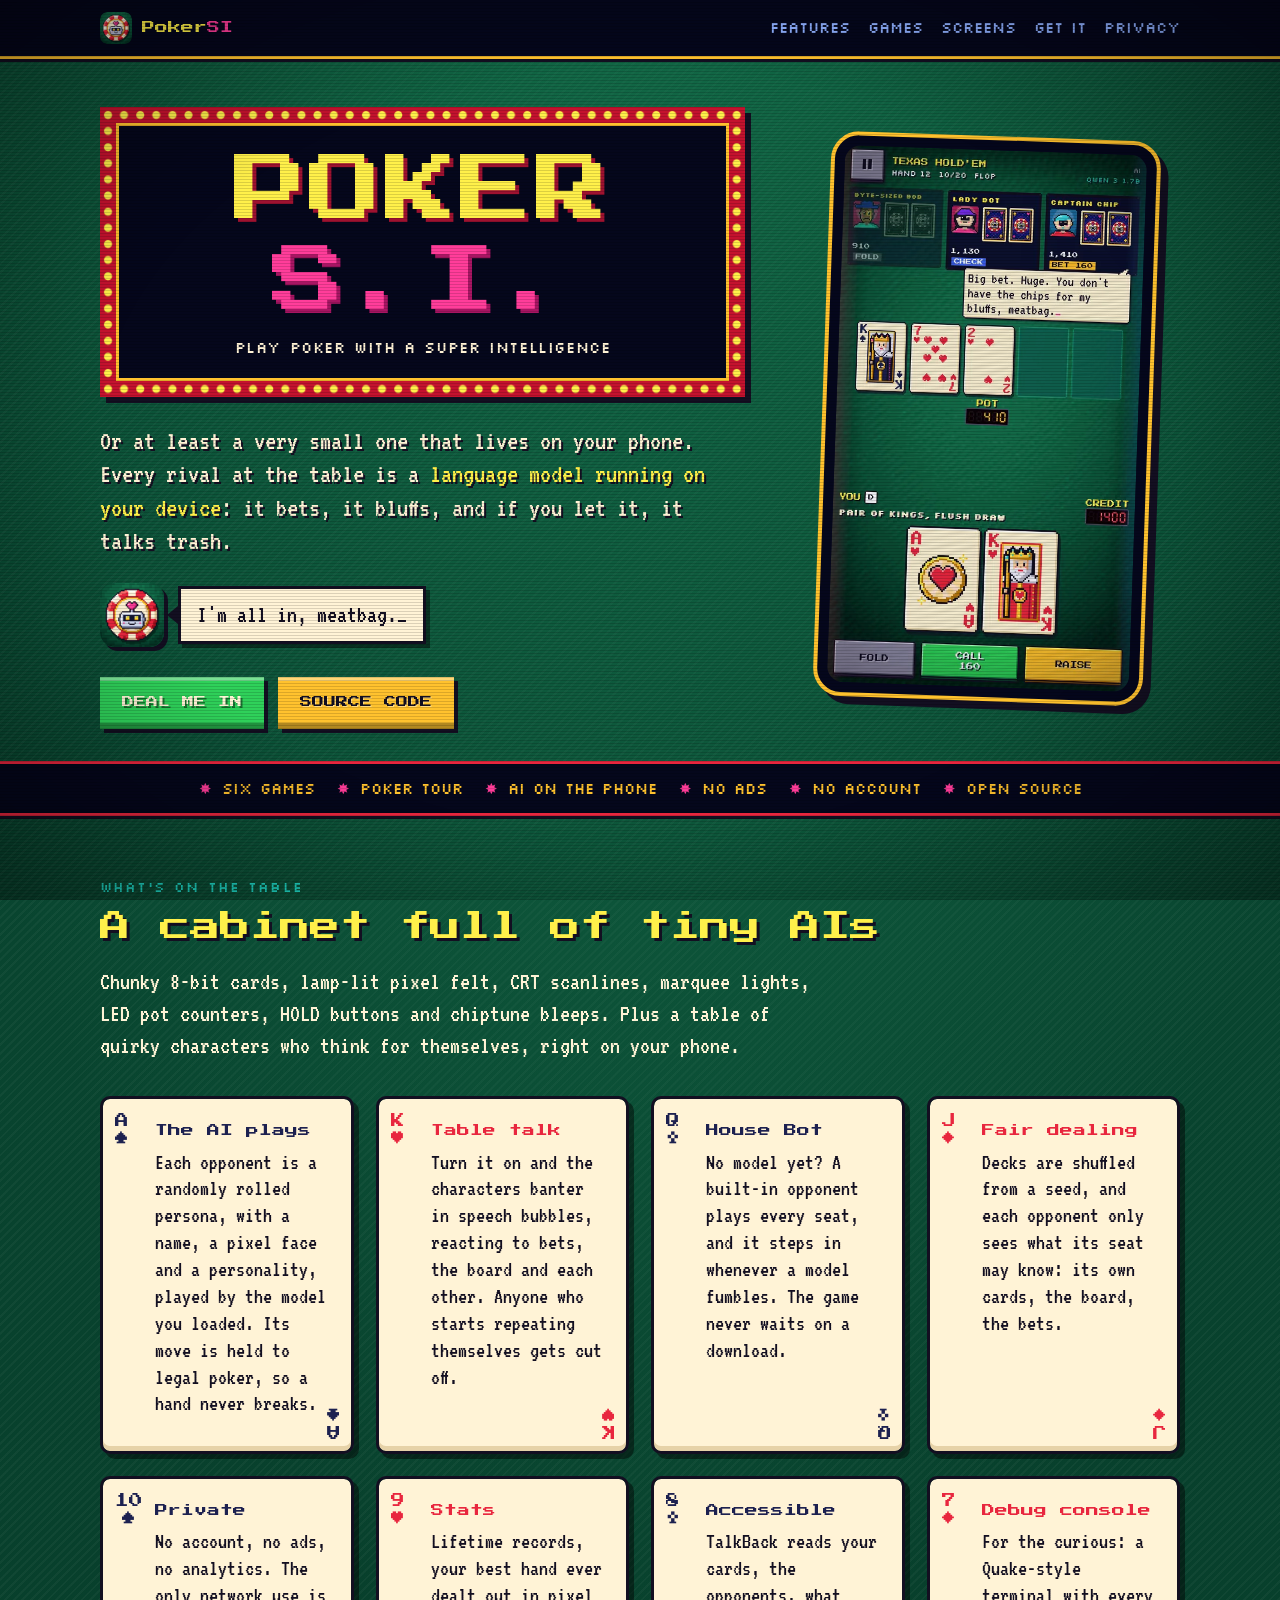
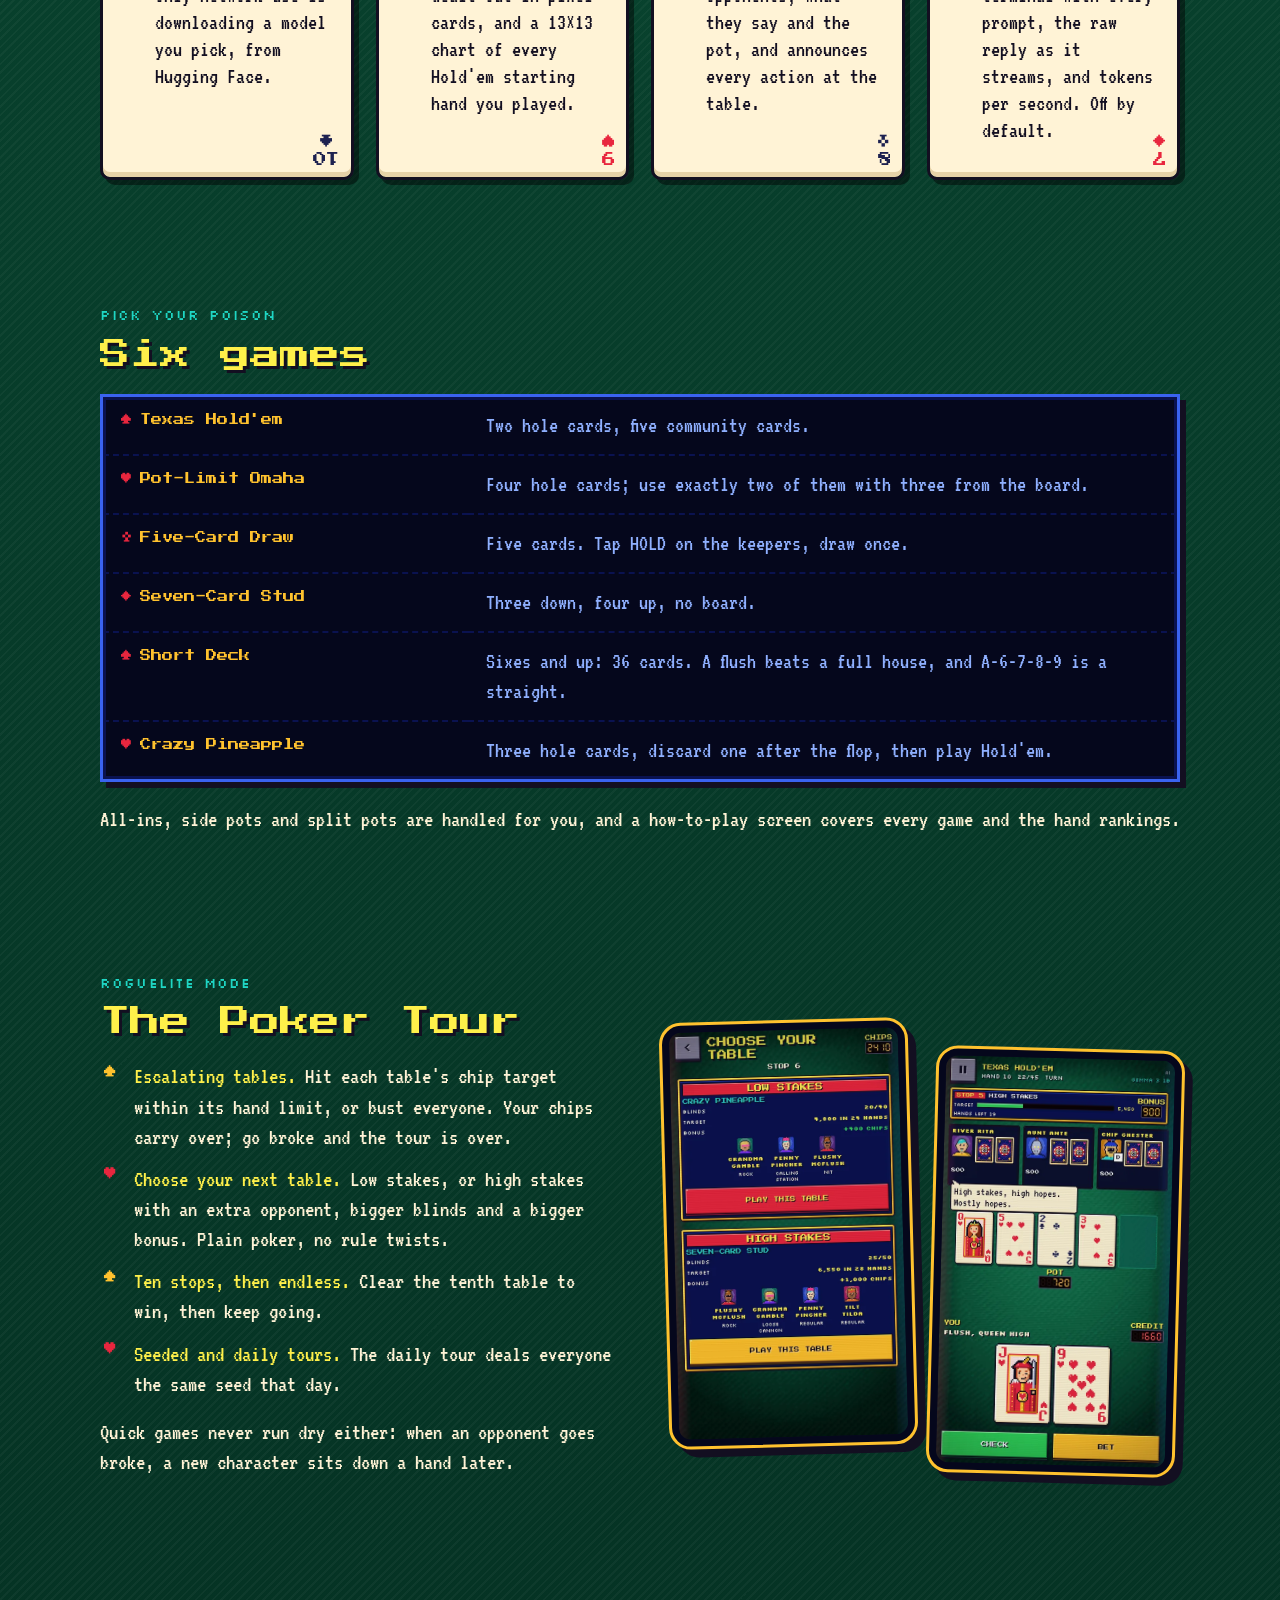
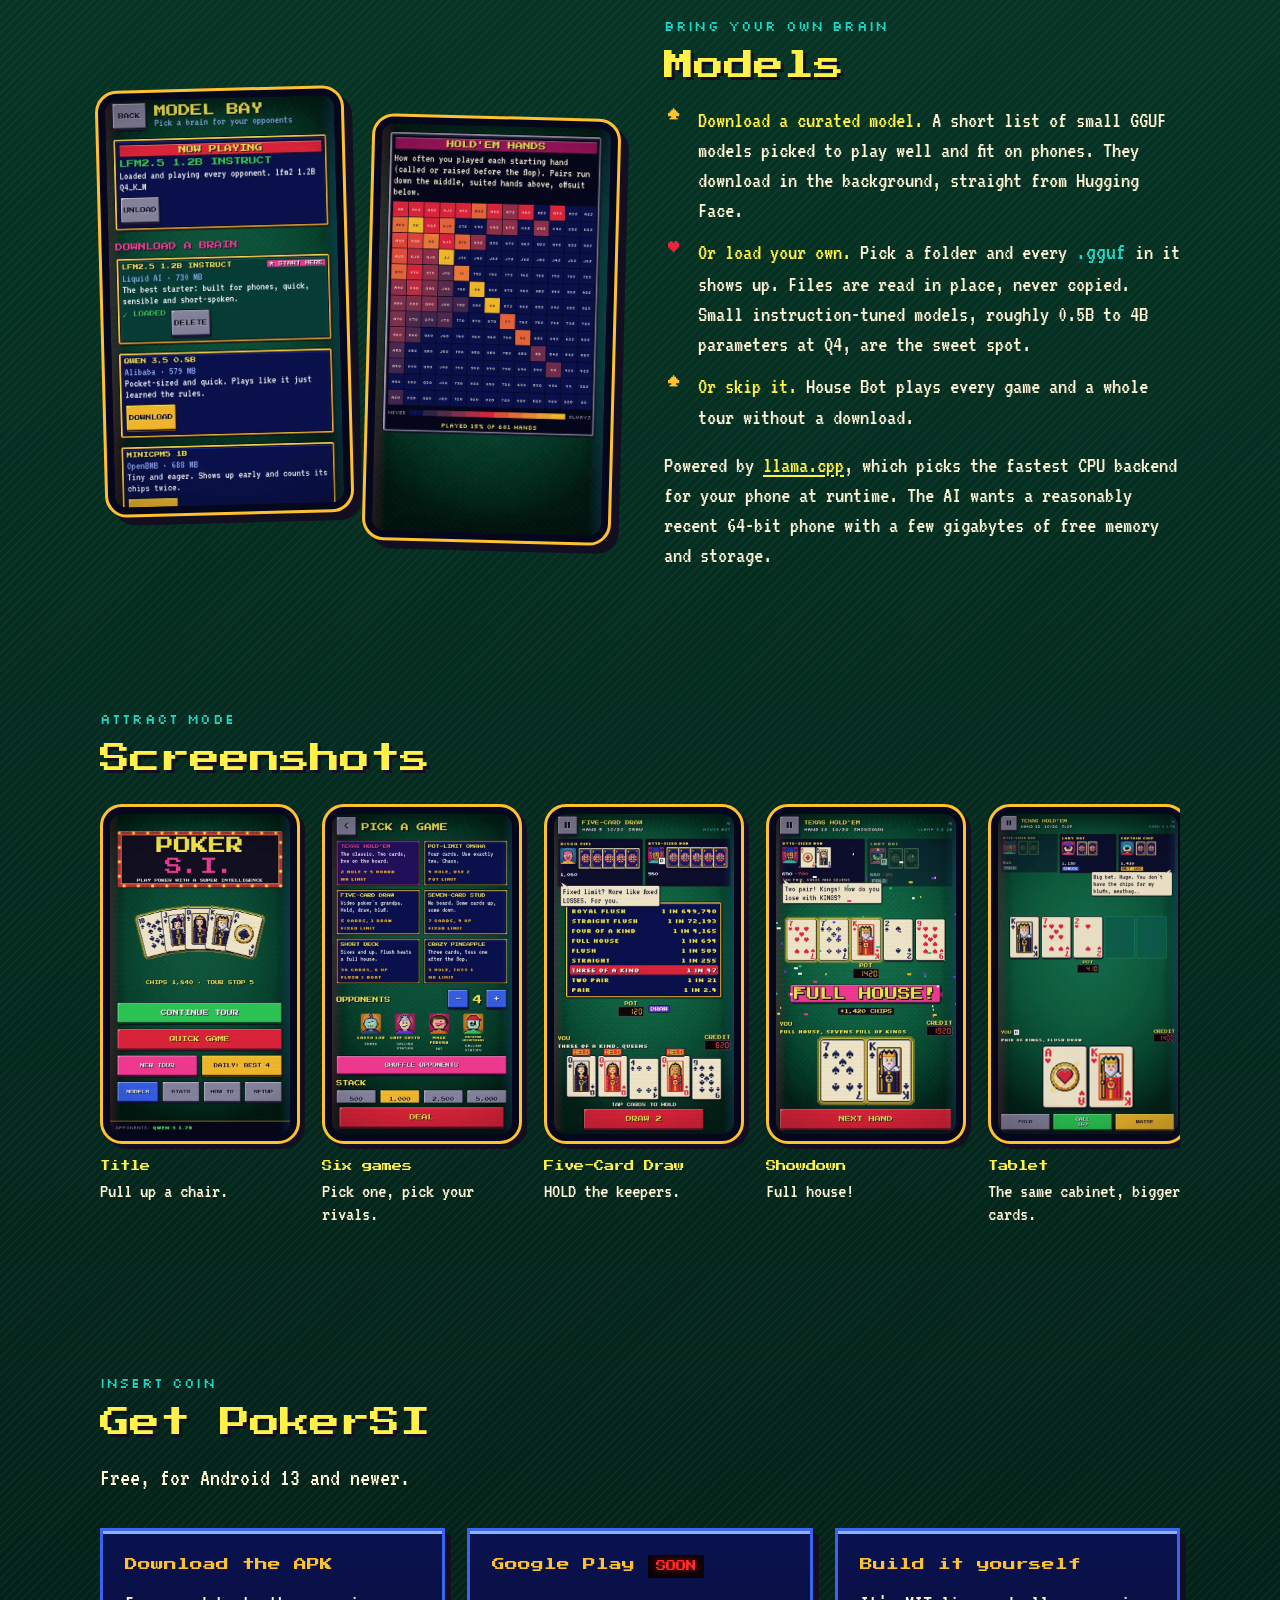
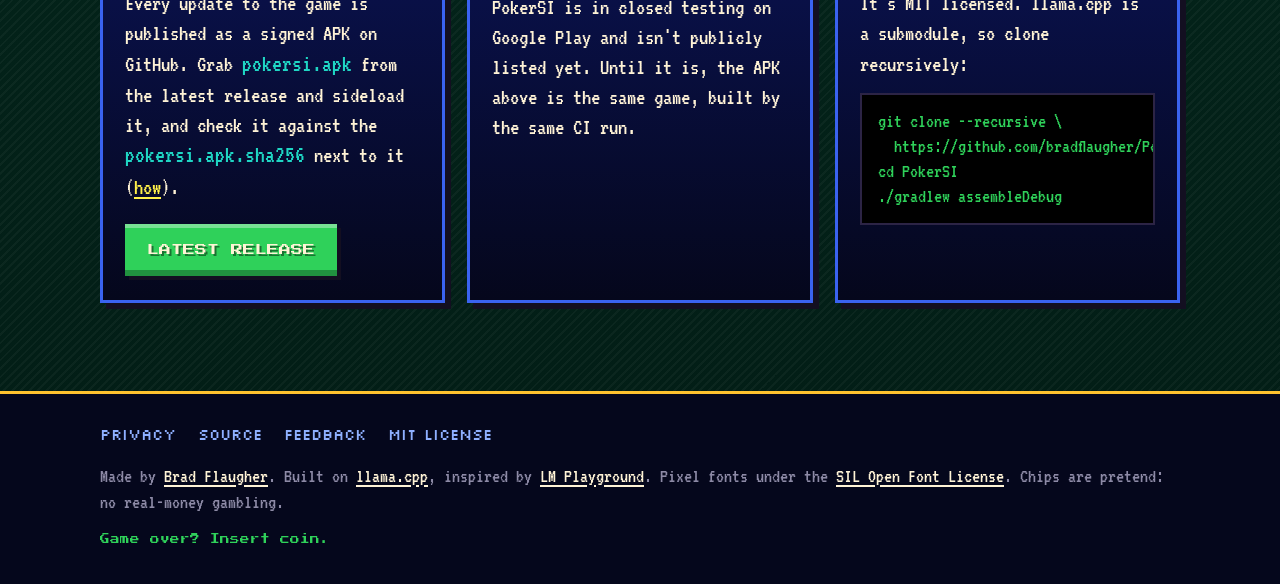
==== site/index.html @ 7d569268 "Add a GitHub Pages site and move the privacy policy to it site/ is a small static site in the app's " ====
<!doctype html>
<html lang="en">
<head>
  <meta charset="utf-8">
  <meta name="viewport" content="width=device-width, initial-scale=1, viewport-fit=cover">
  <title>PokerSI — play poker with a super intelligence</title>
  <meta name="description" content="A 90s video poker cabinet for Android where every opponent is a tiny AI running on your phone. Six games, a Poker Tour, trash talk, no ads, no account.">
  <meta name="theme-color" content="#05071c">
  <meta name="color-scheme" content="dark">
  <link rel="canonical" href="https://bradflaugher.github.io/PokerSI/">
  <link rel="icon" type="image/png" sizes="32x32" href="favicon-32.png">
  <link rel="apple-touch-icon" href="apple-touch-icon.png">
  <link rel="preload" href="fonts/press_start_2p.woff2" as="font" type="font/woff2" crossorigin>
  <link rel="preload" href="fonts/vt323.woff2" as="font" type="font/woff2" crossorigin>
  <link rel="stylesheet" href="style.css">
  <meta property="og:type" content="website">
  <meta property="og:site_name" content="PokerSI">
  <meta property="og:title" content="PokerSI — play poker with a super intelligence">
  <meta property="og:description" content="Pixel poker against quirky AI rivals that run on your phone. No ads, no account.">
  <meta property="og:url" content="https://bradflaugher.github.io/PokerSI/">
  <meta property="og:image" content="https://bradflaugher.github.io/PokerSI/og.png">
  <meta property="og:image:width" content="1024">
  <meta property="og:image:height" content="500">
  <meta property="og:image:alt" content="The PokerSI marquee over a fan of pixel cards on green felt, and a robot chip saying “I'm all in, meatbag.”">
  <meta name="twitter:card" content="summary_large_image">
</head>
<body>
  <a class="skip" href="#main">Skip to content</a>

  <header class="topbar">
    <div class="wrap">
      <a class="brand" href="./"><img src="icon.png" alt="" width="32" height="32"><b>Poker<span>SI</span></b></a>
      <nav aria-label="Site">
        <a href="#features">Features</a>
        <a href="#games">Games</a>
        <a href="#screens">Screens</a>
        <a class="keep" href="#get">Get it</a>
        <a class="keep" href="privacy/">Privacy</a>
      </nav>
    </div>
  </header>

  <main id="main">
    <div class="hero">
      <div class="wrap">
        <div>
          <div class="marquee">
            <div class="marquee__panel">
              <h1>POKER <span class="si">S.I.</span></h1>
              <p>Play poker with a super intelligence</p>
            </div>
          </div>
          <p class="hero__lead">Or at least a very small one that lives on your phone. Every rival at the table is a <strong>language model running on your device</strong>: it bets, it bluffs, and if you let it, it talks trash.</p>
          <div class="bubble-row">
            <img src="icon.png" alt="" width="64" height="64">
            <p class="bubble">I'm all in, meatbag.</p>
          </div>
          <div class="ctas">
            <a class="btn btn--green" href="#get">Deal me in</a>
            <a class="btn btn--gold" href="https://github.com/bradflaugher/PokerSI">Source code</a>
          </div>
        </div>
        <figure class="phone">
          <img src="img/table-holdem.webp" width="540" height="960" alt="A Texas Hold'em table against three AI opponents, one of them talking trash: “Big bet. Huge. You don't have the chips for my bluffs, meatbag.”">
        </figure>
      </div>
    </div>

    <div class="ticker">
      <ul>
        <li>Six games</li>
        <li>Poker Tour</li>
        <li>AI on the phone</li>
        <li>No ads</li>
        <li>No account</li>
        <li>Open source</li>
      </ul>
    </div>

    <section id="features">
      <div class="wrap">
        <p class="kicker">What's on the table</p>
        <h2>A cabinet full of tiny AIs</h2>
        <p class="intro">Chunky 8-bit cards, lamp-lit pixel felt, CRT scanlines, marquee lights, LED pot counters, HOLD buttons and chiptune bleeps. Plus a table of quirky characters who think for themselves, right on your phone.</p>
        <ul class="cards">
          <li class="card" data-rank="A&#10;♠">
            <h3>The AI plays</h3>
            <p>Each opponent is a randomly rolled persona, with a name, a pixel face and a personality, played by the model you loaded. Its move is held to legal poker, so a hand never breaks.</p>
          </li>
          <li class="card" data-rank="K&#10;♥">
            <h3>Table talk</h3>
            <p>Turn it on and the characters banter in speech bubbles, reacting to bets, the board and each other. Anyone who starts repeating themselves gets cut off.</p>
          </li>
          <li class="card" data-rank="Q&#10;♣">
            <h3>House Bot</h3>
            <p>No model yet? A built-in opponent plays every seat, and it steps in whenever a model fumbles. The game never waits on a download.</p>
          </li>
          <li class="card" data-rank="J&#10;♦">
            <h3>Fair dealing</h3>
            <p>Decks are shuffled from a seed, and each opponent only sees what its seat may know: its own cards, the board, the bets.</p>
          </li>
          <li class="card" data-rank="10&#10;♠">
            <h3>Private</h3>
            <p>No account, no ads, no analytics. The only network use is downloading a model you pick, from Hugging Face.</p>
          </li>
          <li class="card" data-rank="9&#10;♥">
            <h3>Stats</h3>
            <p>Lifetime records, your best hand ever dealt out in pixel cards, and a 13×13 chart of every Hold'em starting hand you played.</p>
          </li>
          <li class="card" data-rank="8&#10;♣">
            <h3>Accessible</h3>
            <p>TalkBack reads your cards, the opponents, what they say and the pot, and announces every action at the table.</p>
          </li>
          <li class="card" data-rank="7&#10;♦">
            <h3>Debug console</h3>
            <p>For the curious: a Quake-style terminal with every prompt, the raw reply as it streams, and tokens per second. Off by default.</p>
          </li>
        </ul>
      </div>
    </section>

    <section id="games">
      <div class="wrap">
        <p class="kicker">Pick your poison</p>
        <h2>Six games</h2>
        <table class="games">
          <caption class="sr-only">The six poker variants and how each one deals</caption>
          <tbody>
            <tr><th scope="row"><span aria-hidden="true">♠</span>Texas Hold'em</th><td>Two hole cards, five community cards.</td></tr>
            <tr><th scope="row"><span aria-hidden="true">♥</span>Pot-Limit Omaha</th><td>Four hole cards; use exactly two of them with three from the board.</td></tr>
            <tr><th scope="row"><span aria-hidden="true">♣</span>Five-Card Draw</th><td>Five cards. Tap HOLD on the keepers, draw once.</td></tr>
            <tr><th scope="row"><span aria-hidden="true">♦</span>Seven-Card Stud</th><td>Three down, four up, no board.</td></tr>
            <tr><th scope="row"><span aria-hidden="true">♠</span>Short Deck</th><td>Sixes and up: 36 cards. A flush beats a full house, and A-6-7-8-9 is a straight.</td></tr>
            <tr><th scope="row"><span aria-hidden="true">♥</span>Crazy Pineapple</th><td>Three hole cards, discard one after the flop, then play Hold'em.</td></tr>
          </tbody>
        </table>
        <p class="after-table">All-ins, side pots and split pots are handled for you, and a how-to-play screen covers every game and the hand rankings.</p>
      </div>
    </section>

    <section id="tour">
      <div class="wrap split">
        <div>
          <p class="kicker">Roguelite mode</p>
          <h2>The Poker Tour</h2>
          <ul class="ticks">
            <li><strong>Escalating tables.</strong> Hit each table's chip target within its hand limit, or bust everyone. Your chips carry over; go broke and the tour is over.</li>
            <li><strong>Choose your next table.</strong> Low stakes, or high stakes with an extra opponent, bigger blinds and a bigger bonus. Plain poker, no rule twists.</li>
            <li><strong>Ten stops, then endless.</strong> Clear the tenth table to win, then keep going.</li>
            <li><strong>Seeded and daily tours.</strong> The daily tour deals everyone the same seed that day.</li>
          </ul>
          <p>Quick games never run dry either: when an opponent goes broke, a new character sits down a hand later.</p>
        </div>
        <div class="shots">
          <figure class="phone"><img src="img/tour.webp" width="540" height="960" loading="lazy" alt="Poker Tour: choose your next table, low stakes or high stakes."></figure>
          <figure class="phone"><img src="img/tour-table.webp" width="540" height="960" loading="lazy" alt="A Poker Tour table at stop 5, high stakes, with a chip target and hands remaining."></figure>
        </div>
      </div>
    </section>

    <section id="models">
      <div class="wrap split">
        <div class="shots">
          <figure class="phone"><img src="img/models.webp" width="540" height="960" loading="lazy" alt="The Models screen, listing small downloadable models and a folder of your own GGUF files."></figure>
          <figure class="phone"><img src="img/stats.webp" width="540" height="960" loading="lazy" alt="Stats: a 13 by 13 chart of how often you played each Hold'em starting hand."></figure>
        </div>
        <div>
          <p class="kicker">Bring your own brain</p>
          <h2>Models</h2>
          <ul class="ticks">
            <li><strong>Download a curated model.</strong> A short list of small GGUF models picked to play well and fit on phones. They download in the background, straight from Hugging Face.</li>
            <li><strong>Or load your own.</strong> Pick a folder and every <code>.gguf</code> in it shows up. Files are read in place, never copied. Small instruction-tuned models, roughly 0.5B to 4B parameters at Q4, are the sweet spot.</li>
            <li><strong>Or skip it.</strong> House Bot plays every game and a whole tour without a download.</li>
          </ul>
          <p>Powered by <a href="https://github.com/ggml-org/llama.cpp">llama.cpp</a>, which picks the fastest CPU backend for your phone at runtime. The AI wants a reasonably recent 64-bit phone with a few gigabytes of free memory and storage.</p>
        </div>
      </div>
    </section>

    <section id="screens">
      <div class="wrap">
        <p class="kicker">Attract mode</p>
        <h2>Screenshots</h2>
        <ul class="reel">
          <li><figure><div class="phone"><img src="img/title.webp" width="540" height="960" loading="lazy" alt="The title screen: the marquee, a fan of pixel cards, and buttons for Continue Tour, Quick Game, New Tour and the daily tour."></div><figcaption><b>Title</b>Pull up a chair.</figcaption></figure></li>
          <li><figure><div class="phone"><img src="img/picker.webp" width="540" height="960" loading="lazy" alt="The game picker with six poker variants."></div><figcaption><b>Six games</b>Pick one, pick your rivals.</figcaption></figure></li>
          <li><figure><div class="phone"><img src="img/draw.webp" width="540" height="960" loading="lazy" alt="Five-Card Draw with HOLD buttons under the player's cards."></div><figcaption><b>Five-Card Draw</b>HOLD the keepers.</figcaption></figure></li>
          <li><figure><div class="phone"><img src="img/showdown.webp" width="540" height="960" loading="lazy" alt="A full house wins the showdown."></div><figcaption><b>Showdown</b>Full house!</figcaption></figure></li>
          <li><figure><div class="phone"><img src="img/tablet.webp" width="540" height="960" loading="lazy" alt="Texas Hold'em on a 10-inch tablet."></div><figcaption><b>Tablet</b>The same cabinet, bigger cards.</figcaption></figure></li>
        </ul>
      </div>
    </section>

    <section id="get">
      <div class="wrap">
        <p class="kicker">Insert coin</p>
        <h2>Get PokerSI</h2>
        <p class="intro">Free, for Android 13 and newer.</p>
        <div class="panels">
          <div class="panel">
            <h3>Download the APK</h3>
            <p>Every update to the game is published as a signed APK on GitHub. Grab <code>pokersi.apk</code> from the latest release and sideload it, and check it against the <code>pokersi.apk.sha256</code> next to it (<a href="https://github.com/bradflaugher/PokerSI/blob/main/SECURITY.md#verifying-a-release">how</a>).</p>
            <a class="btn btn--green" href="https://github.com/bradflaugher/PokerSI/releases/latest">Latest release</a>
          </div>
          <div class="panel">
            <h3>Google Play <span class="led">SOON</span></h3>
            <p>PokerSI is in closed testing on Google Play and isn't publicly listed yet. Until it is, the APK above is the same game, built by the same CI run.</p>
          </div>
          <div class="panel">
            <h3>Build it yourself</h3>
            <p>It's MIT licensed. llama.cpp is a submodule, so clone recursively:</p>
            <pre><code>git clone --recursive \
  https://github.com/bradflaugher/PokerSI.git
cd PokerSI
./gradlew assembleDebug</code></pre>
          </div>
        </div>
      </div>
    </section>
  </main>

  <footer class="footer">
    <div class="wrap">
      <nav aria-label="Footer">
        <a href="privacy/">Privacy</a>
        <a href="https://github.com/bradflaugher/PokerSI">Source</a>
        <a href="https://github.com/bradflaugher/PokerSI/issues/new">Feedback</a>
        <a href="https://github.com/bradflaugher/PokerSI/blob/main/LICENSE">MIT license</a>
      </nav>
      <p>Made by <a href="https://bradflaugher.com">Brad Flaugher</a>. Built on <a href="https://github.com/ggml-org/llama.cpp">llama.cpp</a>, inspired by <a href="https://github.com/andriydruk/LMPlayground">LM Playground</a>. Pixel fonts under the <a href="fonts/OFL-PressStart2P.txt">SIL Open Font License</a>. Chips are pretend: no real-money gambling.</p>
      <p class="credit">Game over? Insert coin.</p>
    </div>
  </footer>
</body>
</html>
---- site/style.css ----
/*
 * PokerSI's site: the same 90s video poker cabinet as the app. Colors come
 * from app/src/main/java/com/bradflaugher/pokersi/ui/pixel/PixelTheme.kt and
 * FeltBackground.kt; fonts are the app's own (OFL, see fonts/). No scripts,
 * no third-party requests.
 */

@font-face {
  font-family: "Press Start 2P";
  src: url("fonts/press_start_2p.woff2") format("woff2");
  font-display: swap;
}
@font-face {
  font-family: "VT323";
  src: url("fonts/vt323.woff2") format("woff2");
  font-display: swap;
}
@font-face {
  font-family: "Silkscreen";
  src: url("fonts/silkscreen.woff2") format("woff2");
  font-display: swap;
}

:root {
  color-scheme: dark;
  --ink: #130f21;
  --ink-soft: #2c2445;
  --cabinet-black: #05071c;
  --cabinet-deep: #0a1250;
  --cabinet: #1530a8;
  --cabinet-light: #3a63f0;
  --cabinet-glow: #8fb0ff;
  --felt-deep: #021c15;
  --felt-dark: #053324;
  --felt-mid: #0a4c34;
  --felt-light: #106444;
  --felt-lamp: #187c53;
  --cream: #fff3d6;
  --card-shade: #e6d2a8;
  --suit-red: #e8263e;
  --suit-red-dark: #9e1230;
  --suit-black: #1d2150;
  --gold: #ffc22e;
  --gold-dark: #b9780c;
  --yellow: #fff04a;
  --hot-pink: #ff3d9a;
  --hot-pink-dark: #a81563;
  --teal: #1fd6c4;
  --green: #2fd15a;
  --green-dark: #137a33;
  --gray: #8d8aa6;
  --gray-dark: #4a4763;
  --led-red: #ff2b2b;

  --pixel: "Press Start 2P", ui-monospace, monospace;
  --label: "Silkscreen", ui-monospace, monospace;
  --text: "VT323", ui-monospace, "Cascadia Mono", Menlo, Consolas, monospace;
  --wrap: 1120px;
}

*,
*::before,
*::after { box-sizing: border-box; }

html { -webkit-text-size-adjust: 100%; scroll-behavior: smooth; }

body {
  margin: 0;
  min-height: 100vh;
  color: var(--cream);
  font: 400 1.45rem/1.3 var(--text);
  /* Lamp-lit felt: a pool of light from above over a fine diagonal weave. */
  background:
    radial-gradient(ellipse 90% 60% at 50% -10%, rgb(24 124 83 / 0.75), transparent 70%),
    repeating-linear-gradient(135deg, rgb(255 255 255 / 0.035) 0 2px, transparent 2px 6px),
    linear-gradient(var(--felt-mid), var(--felt-dark) 60%, var(--felt-deep));
  background-color: var(--felt-dark);
}

/* CRT scanlines and a soft vignette over everything, like the app's overlay. */
body::after {
  content: "";
  position: fixed;
  inset: 0;
  pointer-events: none;
  z-index: 50;
  background:
    repeating-linear-gradient(0deg, rgb(0 0 0 / 0.14) 0 1px, transparent 1px 3px),
    radial-gradient(ellipse at center, transparent 60%, rgb(0 0 0 / 0.35));
}

img { max-width: 100%; height: auto; display: block; }

a { color: var(--yellow); text-underline-offset: 3px; }
a:hover { color: var(--cream); }
:focus-visible { outline: 3px dashed var(--yellow); outline-offset: 3px; }

.skip {
  position: absolute;
  left: -9999px;
  top: 8px;
  z-index: 100;
  padding: 10px 14px;
  background: var(--yellow);
  color: var(--ink);
  font-family: var(--label);
}
.skip:focus { left: 8px; }

.sr-only {
  position: absolute;
  width: 1px;
  height: 1px;
  overflow: hidden;
  clip-path: inset(50%);
  white-space: nowrap;
}

.wrap {
  width: 100%;
  max-width: var(--wrap);
  margin: 0 auto;
  padding: 0 20px;
}

/* ---- Top bar ------------------------------------------------------------ */

.topbar {
  position: sticky;
  top: 0;
  z-index: 40;
  background: var(--cabinet-black);
  border-bottom: 3px solid var(--gold);
  box-shadow: 0 3px 0 var(--ink);
}
.topbar .wrap {
  display: flex;
  align-items: center;
  justify-content: space-between;
  gap: 12px;
  min-height: 56px;
}
.brand {
  display: flex;
  align-items: center;
  gap: 10px;
  color: var(--yellow);
  text-decoration: none;
  font: 0.8rem/1 var(--pixel);
  white-space: nowrap;
}
.brand img { width: 32px; height: 32px; border-radius: 7px; }
.brand b { font-weight: 400; }
.brand span { color: var(--hot-pink); }
.topbar nav { display: flex; gap: 4px 18px; flex-wrap: wrap; justify-content: flex-end; }
.topbar nav a {
  color: var(--cabinet-glow);
  font: 0.95rem/1 var(--label);
  text-decoration: none;
  text-transform: uppercase;
  padding: 8px 0;
}
.topbar nav a:hover,
.topbar nav a[aria-current] { color: var(--yellow); }

/* ---- Marquee ------------------------------------------------------------ */

.marquee {
  position: relative;
  padding: 16px;
  background: #c4122e;
  box-shadow: 6px 6px 0 var(--ink);
}
/* Two interleaved sets of bulbs that take turns, like the cabinet sign. */
.marquee::before,
.marquee::after {
  content: "";
  position: absolute;
  inset: 0;
  pointer-events: none;
  color: var(--yellow);
  --bulb-a: radial-gradient(circle at 8px 8px, currentColor 0 3.5px, transparent 4.5px);
  --bulb-b: radial-gradient(circle at 24px 24px, currentColor 0 3.5px, transparent 4.5px);
  background: var(--bulb-a), var(--bulb-b);
  background-size: 32px 32px;
  background-repeat: space;
  animation: bulbs 1.2s steps(1) infinite;
}
.marquee::after {
  --bulb-a: radial-gradient(circle at 24px 8px, currentColor 0 3.5px, transparent 4.5px);
  --bulb-b: radial-gradient(circle at 8px 24px, currentColor 0 3.5px, transparent 4.5px);
  animation-delay: -0.6s;
}
@keyframes bulbs {
  50% { color: #7a4a06; }
}
.marquee__panel {
  position: relative;
  z-index: 1;
  background: var(--cabinet-black);
  border: 3px solid var(--gold);
  padding: 26px 18px 20px;
  text-align: center;
}
.marquee h1 {
  margin: 0;
  font: 400 clamp(2.6rem, 9vw, 4.6rem)/1.05 var(--pixel);
  color: var(--yellow);
  text-shadow: 4px 4px 0 var(--suit-red-dark);
  letter-spacing: 0.02em;
}
.marquee h1 .si {
  display: block;
  margin-top: 0.18em;
  color: var(--hot-pink);
  text-shadow: 4px 4px 0 var(--hot-pink-dark);
}
.marquee p {
  margin: 18px 0 0;
  font: 0.95rem/1.3 var(--label);
  color: var(--cream);
  letter-spacing: 0.04em;
}

/* ---- Hero --------------------------------------------------------------- */

.hero { padding: 48px 0 32px; }
.hero .wrap {
  display: grid;
  grid-template-columns: minmax(0, 1.25fr) minmax(0, 0.75fr);
  gap: 48px;
  align-items: center;
}
.hero__lead {
  margin: 28px 0 0;
  font-size: 1.75rem;
  line-height: 1.2;
  text-shadow: 2px 2px 0 var(--ink);
}
.hero__lead strong { color: var(--yellow); font-weight: 400; }

.bubble-row {
  display: flex;
  align-items: center;
  gap: 14px;
  margin: 24px 0 0;
}
.bubble-row img {
  width: 64px;
  height: 64px;
  flex: none;
  border-radius: 14px;
  box-shadow: 4px 4px 0 var(--ink);
}
.bubble {
  position: relative;
  margin: 0;
  padding: 10px 16px;
  background: var(--cream);
  color: var(--ink);
  font-size: 1.55rem;
  border: 3px solid var(--ink);
  box-shadow: 4px 4px 0 rgb(0 0 0 / 0.45);
}
.bubble::before {
  content: "";
  position: absolute;
  left: -14px;
  top: 50%;
  margin-top: -9px;
  border: 9px solid transparent;
  border-right: 11px solid var(--ink);
  border-left: 0;
}
.bubble::after {
  content: "_";
  animation: blink 1s steps(1) infinite;
}
@keyframes blink { 50% { opacity: 0; } }

.ctas { display: flex; flex-wrap: wrap; gap: 14px; margin-top: 30px; }

/* The app's PixelButton: lit top edge, shaded bottom, hard ink shadow. */
.btn {
  display: inline-flex;
  align-items: center;
  justify-content: center;
  min-height: 52px;
  padding: 12px 22px;
  font: 0.75rem/1.4 var(--pixel);
  text-align: center;
  text-decoration: none;
  text-transform: uppercase;
  color: var(--cream);
  background: var(--gray);
  box-shadow:
    inset 0 4px 0 rgb(255 255 255 / 0.35),
    inset 0 -6px 0 rgb(0 0 0 / 0.3),
    4px 4px 0 var(--ink);
  text-shadow: 2px 2px 0 rgb(0 0 0 / 0.45);
  transition: transform 0.06s;
}
.btn:hover { color: var(--cream); filter: brightness(1.08); }
.btn:active { transform: translate(3px, 3px); box-shadow: inset 0 4px 0 rgb(255 255 255 / 0.35), inset 0 -6px 0 rgb(0 0 0 / 0.3), 1px 1px 0 var(--ink); }
.btn--green { background: var(--green); }
.btn--red { background: var(--suit-red); color: var(--yellow); }
.btn--red:hover { color: var(--yellow); }
.btn--gold { background: var(--gold); color: var(--ink); text-shadow: 1px 1px 0 rgb(255 255 255 / 0.4); }
.btn--gold:hover { color: var(--ink); }
.btn--blue { background: var(--cabinet-light); }
.btn--pink { background: var(--hot-pink); }

/* A phone in the gold-trimmed frame of the Play screenshots. */
.phone {
  margin: 0;
  padding: 10px;
  background: var(--cabinet-black);
  border: 4px solid var(--gold);
  border-radius: 28px;
  box-shadow: 8px 8px 0 var(--ink);
}
.phone img { border-radius: 16px; aspect-ratio: 9 / 16; width: 100%; }
.hero .phone { max-width: 330px; justify-self: center; transform: rotate(2deg); }

/* ---- Ticker ------------------------------------------------------------- */

.ticker {
  background: var(--cabinet-black);
  border-block: 3px solid var(--suit-red);
  box-shadow: 0 3px 0 var(--ink);
}
.ticker ul {
  list-style: none;
  margin: 0 auto;
  padding: 14px 20px;
  max-width: var(--wrap);
  display: flex;
  flex-wrap: wrap;
  justify-content: center;
  gap: 6px 22px;
  font: 0.95rem/1.4 var(--label);
  color: var(--gold);
  text-transform: uppercase;
}
.ticker li::before { content: "\2738"; margin-right: 10px; color: var(--hot-pink); }

/* ---- Sections ----------------------------------------------------------- */

section { padding: 64px 0; }
section[id] { scroll-margin-top: 70px; }

.kicker {
  margin: 0 0 12px;
  font: 0.9rem/1 var(--label);
  color: var(--teal);
  letter-spacing: 0.08em;
  text-transform: uppercase;
}
h2 {
  margin: 0 0 18px;
  font: 400 clamp(1.25rem, 3.6vw, 1.9rem)/1.35 var(--pixel);
  color: var(--yellow);
  text-shadow: 3px 3px 0 var(--ink);
}
h3 {
  margin: 0 0 8px;
  font: 400 0.8rem/1.5 var(--pixel);
}
.intro { max-width: 46rem; margin: 0 0 34px; font-size: 1.55rem; }
p { margin: 0 0 14px; }

/* Feature cards: cream playing cards with a rank and suit in the corner. */
.cards {
  list-style: none;
  margin: 0;
  padding: 0;
  display: grid;
  grid-template-columns: repeat(auto-fill, minmax(240px, 1fr));
  gap: 22px;
}
.card {
  --suit: var(--suit-black);
  position: relative;
  padding: 22px 20px 34px 52px;
  background:
    linear-gradient(var(--cream), var(--cream)) padding-box;
  color: var(--ink);
  border: 3px solid var(--ink);
  border-radius: 10px;
  box-shadow: inset 0 -5px 0 var(--card-shade), 5px 5px 0 rgb(0 0 0 / 0.45);
  font-size: 1.4rem;
  line-height: 1.2;
}
.card:nth-child(even) { --suit: var(--suit-red); }
.card::before,
.card::after {
  content: attr(data-rank);
  position: absolute;
  font: 0.85rem/1.25 var(--pixel);
  color: var(--suit);
  white-space: pre;
  text-align: center;
}
.card::before { left: 12px; top: 14px; }
.card::after { right: 12px; bottom: 12px; transform: rotate(180deg); }
.card h3 { color: var(--suit); }
.card p { margin: 0; }

/* Six games, on an LED panel. */
.games {
  width: 100%;
  border-collapse: separate;
  border-spacing: 0;
  background: var(--cabinet-black);
  border: 3px solid var(--cabinet-light);
  box-shadow: 6px 6px 0 var(--ink), inset 0 0 0 3px var(--cabinet-deep);
}
.games th,
.games td {
  padding: 14px 18px;
  text-align: left;
  vertical-align: top;
  border-bottom: 2px dashed var(--cabinet-deep);
}
.games tr:last-child th,
.games tr:last-child td { border-bottom: 0; }
.games th {
  width: 34%;
  font: 400 0.7rem/1.6 var(--pixel);
  color: var(--gold);
}
.games th span { color: var(--suit-red); margin-right: 8px; }
.games td { color: var(--cabinet-glow); font-size: 1.4rem; }
.after-table { margin-top: 22px; }

/* Two columns of text and art. */
.split {
  display: grid;
  grid-template-columns: minmax(0, 1fr) minmax(0, 1fr);
  gap: 48px;
  align-items: center;
}
.split .shots { display: grid; grid-template-columns: 1fr 1fr; gap: 18px; }
.split .shots .phone { border-radius: 22px; padding: 7px; border-width: 3px; }
.split .shots .phone img { border-radius: 12px; }
.split .shots .phone:nth-child(2) { transform: translateY(28px) rotate(1.5deg); }
.split .shots .phone:nth-child(1) { transform: rotate(-1.5deg); }

.ticks { list-style: none; margin: 0 0 18px; padding: 0; }
.ticks li { position: relative; padding-left: 34px; margin-bottom: 12px; }
.ticks li::before {
  content: "\2660";
  position: absolute;
  left: 4px;
  top: 0.35em;
  font: 0.8rem/1 var(--pixel);
  color: var(--gold);
}
.ticks li:nth-child(even)::before { content: "\2665"; color: var(--suit-red); }
.ticks strong { color: var(--yellow); font-weight: 400; }

/* Screenshot reel. */
.reel {
  list-style: none;
  margin: 0;
  padding: 6px 4px 22px;
  display: grid;
  grid-auto-flow: column;
  grid-auto-columns: minmax(200px, 240px);
  gap: 22px;
  overflow-x: auto;
  scroll-snap-type: x mandatory;
  scrollbar-color: var(--gold) var(--felt-deep);
}
.reel li { scroll-snap-align: start; }
.reel figure { margin: 0; }
.reel .phone { padding: 7px; border-width: 3px; border-radius: 22px; box-shadow: 5px 5px 0 var(--ink); }
.reel .phone img { border-radius: 12px; }
.reel figcaption { margin-top: 14px; font-size: 1.3rem; line-height: 1.15; }
.reel figcaption b { display: block; color: var(--yellow); font: 400 0.65rem/1.6 var(--pixel); margin-bottom: 4px; }

/* Get it: cabinet panels. */
.panels { display: grid; grid-template-columns: repeat(auto-fit, minmax(280px, 1fr)); gap: 22px; }
.panel {
  padding: 24px 22px;
  background: linear-gradient(var(--cabinet-deep), var(--cabinet-black));
  border: 3px solid var(--cabinet-light);
  box-shadow: inset 0 3px 0 var(--cabinet-glow), 6px 6px 0 var(--ink);
}
.panel h3 { color: var(--gold); margin-bottom: 14px; }
.panel .btn { margin-top: 8px; }
.led {
  display: inline-block;
  padding: 2px 8px;
  background: #0a0306;
  color: var(--led-red);
  font: 0.65rem/1.8 var(--pixel);
  text-shadow: 0 0 6px rgb(255 43 43 / 0.7);
  vertical-align: middle;
}

pre,
code { font-family: var(--text); }
code { color: var(--teal); font-size: 1.05em; }
pre {
  margin: 14px 0 0;
  padding: 14px 16px;
  background: #000;
  border: 2px solid var(--ink-soft);
  color: var(--green);
  font-size: 1.25rem;
  line-height: 1.25;
  overflow-x: auto;
}
pre code { color: inherit; font-size: inherit; }

/* ---- Fine print (privacy) ---------------------------------------------- */

.page { padding: 44px 0 64px; }
.page .marquee { max-width: 760px; margin: 0 auto 34px; }
.page .marquee h1 { font-size: clamp(1.4rem, 5.5vw, 2.4rem); }
.prose {
  max-width: 760px;
  margin: 0 auto;
  padding: 30px clamp(18px, 4vw, 40px) 34px;
  background: linear-gradient(var(--cabinet-deep), var(--cabinet-black) 280px);
  border: 3px solid var(--cabinet-light);
  box-shadow: inset 0 3px 0 var(--cabinet-glow), 8px 8px 0 var(--ink);
  font-size: 1.5rem;
  line-height: 1.28;
}
.prose h2 {
  margin: 34px 0 12px;
  font-size: 0.9rem;
  line-height: 1.5;
  color: var(--gold);
}
.prose h2::before { content: "\2666"; margin-right: 0.6em; color: var(--suit-red); }
.prose ul { margin: 0 0 14px; padding-left: 1.2em; }
.prose li { margin-bottom: 8px; }
.prose li::marker { color: var(--gold); }
.prose strong { color: var(--yellow); font-weight: 400; }
.updated { color: var(--teal); font: 0.9rem/1.3 var(--label); margin-bottom: 22px; }
.summary {
  padding: 16px 18px;
  margin-bottom: 8px;
  background: var(--cream);
  color: var(--ink);
  border: 3px solid var(--ink);
  box-shadow: inset 0 -5px 0 var(--card-shade);
}
.summary strong { color: var(--suit-red-dark); }

/* ---- 404 ---------------------------------------------------------------- */

.lost { text-align: center; padding: 80px 0; }
.lost .marquee { max-width: 560px; margin: 0 auto 30px; }
.lost p { font-size: 1.6rem; }
.lost .ctas { justify-content: center; }

/* ---- Footer ------------------------------------------------------------- */

.footer {
  margin-top: 24px;
  padding: 28px 0 36px;
  background: var(--cabinet-black);
  border-top: 3px solid var(--gold);
  font-size: 1.25rem;
  color: var(--gray);
}
.footer .wrap { display: grid; gap: 16px; }
.footer nav { display: flex; flex-wrap: wrap; gap: 6px 22px; font: 0.95rem/1.6 var(--label); text-transform: uppercase; }
.footer nav a { color: var(--cabinet-glow); text-decoration: none; }
.footer nav a:hover { color: var(--yellow); }
.footer p { margin: 0; }
.footer a { color: var(--cream); }
.footer .credit { color: var(--green); font: 0.6rem/1.8 var(--pixel); }

/* ---- Small screens ------------------------------------------------------ */

@media (max-width: 860px) {
  .hero { padding-top: 28px; }
  .hero .wrap,
  .split { grid-template-columns: 1fr; gap: 36px; }
  .hero .phone { max-width: 260px; }
  .split .shots { max-width: 460px; }
  .topbar nav a:not(.keep) { display: none; }
}

@media (max-width: 520px) {
  body { font-size: 1.35rem; }
  .wrap { padding: 0 16px; }
  .marquee { padding: 12px; }
  .marquee__panel { padding: 20px 10px 16px; }
  .marquee p { font-size: 0.8rem; }
  .hero__lead { font-size: 1.5rem; }
  section { padding: 48px 0; }
  .ctas .btn { flex: 1 1 100%; }
  .games th,
  .games td { display: block; width: auto; border: 0; padding: 0 14px; }
  .games th { padding-top: 14px; }
  .games td { padding-bottom: 14px; border-bottom: 2px dashed var(--cabinet-deep); }
  .games tr:last-child td { border-bottom: 0; }
  .brand { font-size: 0.7rem; }
  .prose { font-size: 1.4rem; }
}

@media (prefers-reduced-motion: reduce) {
  html { scroll-behavior: auto; }
  .marquee::after,
  .bubble::after { animation: none; }
  .btn { transition: none; }
}
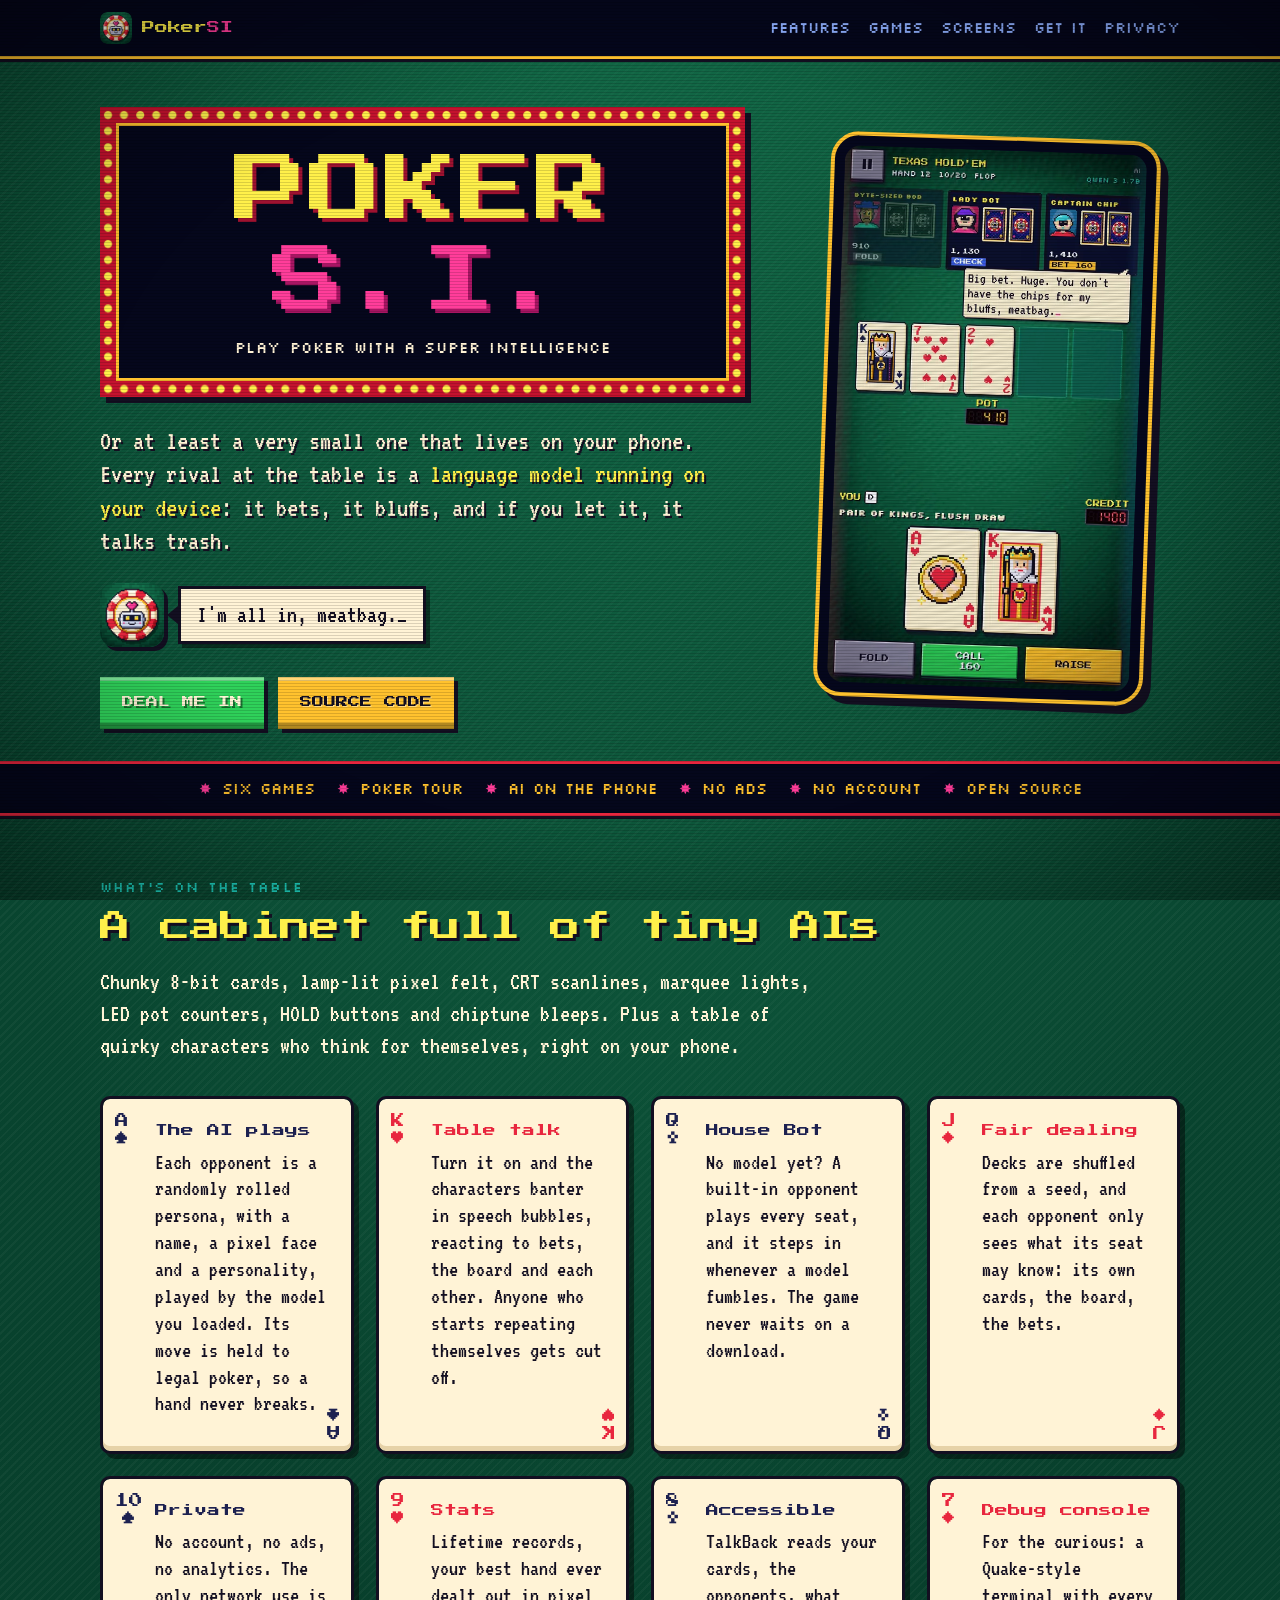
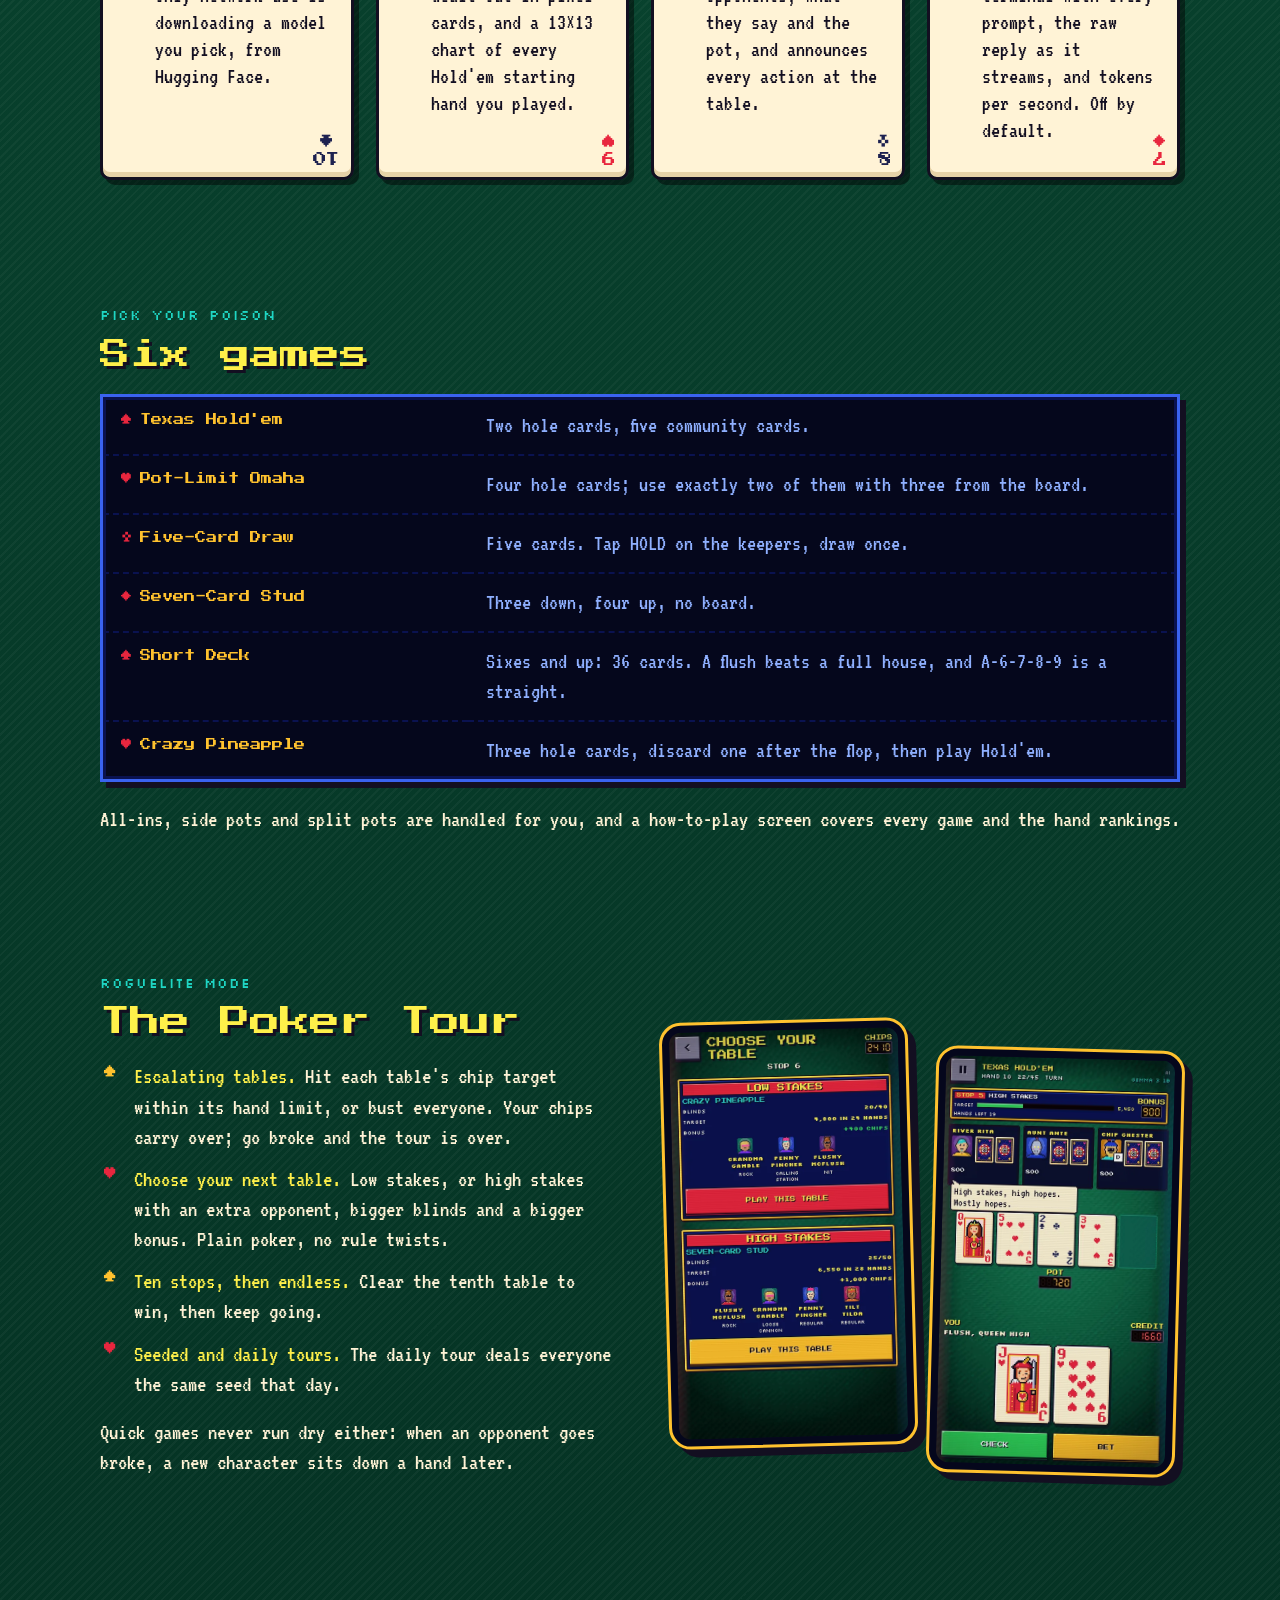
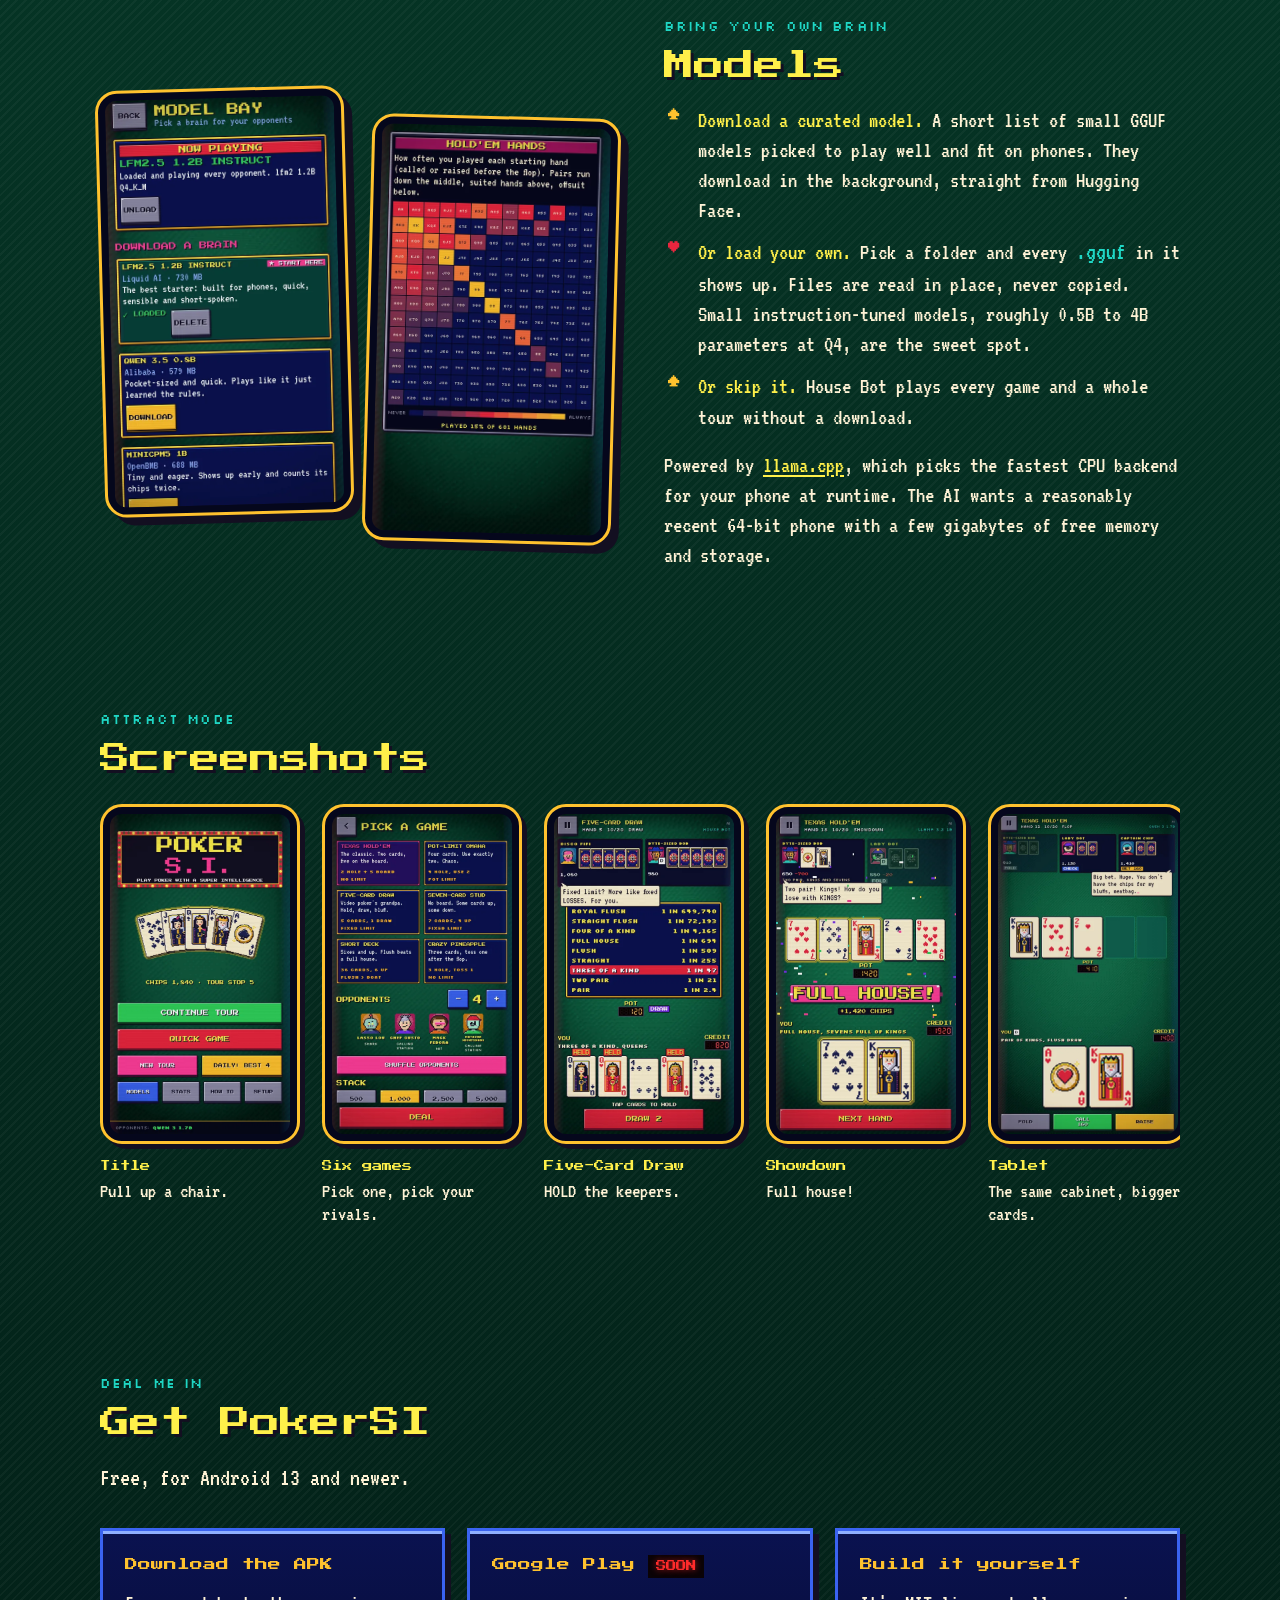
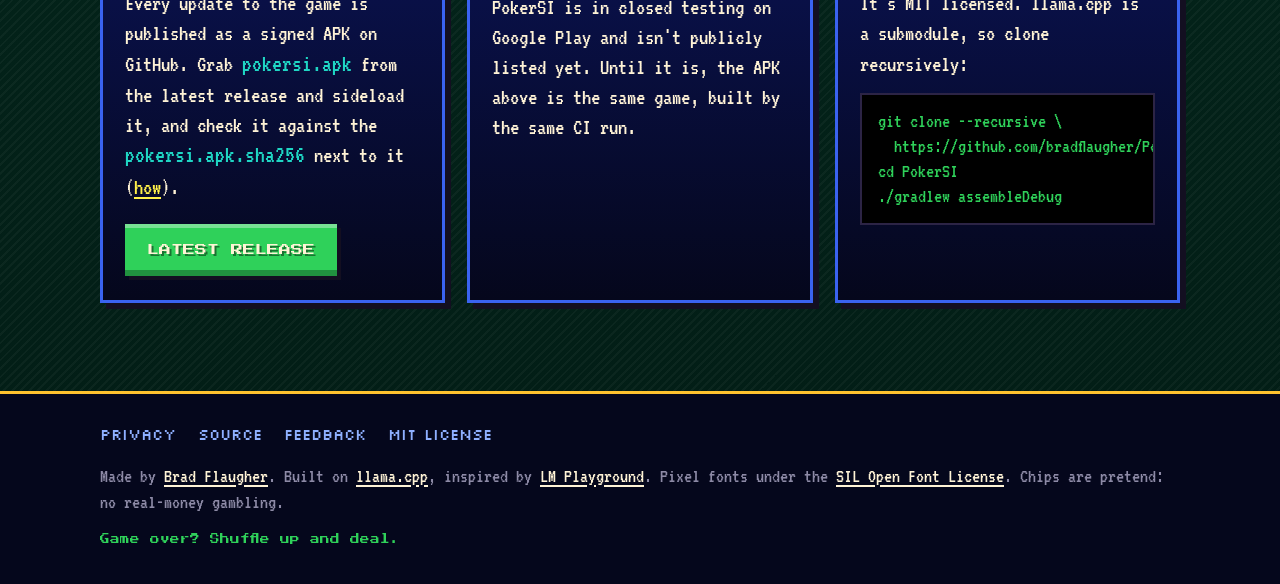
==== commit 71305dda: "Site: no "insert coin"; AGENTS.md: never say it The Get PokerSI kicker is now "Deal me in" and the f" ====
--- a/site/index.html
+++ b/site/index.html
@@ -193,7 +193,7 @@
 
     <section id="get">
       <div class="wrap">
-        <p class="kicker">Insert coin</p>
+        <p class="kicker">Deal me in</p>
         <h2>Get PokerSI</h2>
         <p class="intro">Free, for Android 13 and newer.</p>
         <div class="panels">
@@ -228,7 +228,7 @@
         <a href="https://github.com/bradflaugher/PokerSI/blob/main/LICENSE">MIT license</a>
       </nav>
       <p>Made by <a href="https://bradflaugher.com">Brad Flaugher</a>. Built on <a href="https://github.com/ggml-org/llama.cpp">llama.cpp</a>, inspired by <a href="https://github.com/andriydruk/LMPlayground">LM Playground</a>. Pixel fonts under the <a href="fonts/OFL-PressStart2P.txt">SIL Open Font License</a>. Chips are pretend: no real-money gambling.</p>
-      <p class="credit">Game over? Insert coin.</p>
+      <p class="credit">Game over? Shuffle up and deal.</p>
     </div>
   </footer>
 </body>
--- a/site/style.css
+++ b/site/style.css
@@ -607,6 +607,7 @@
 
 @media (prefers-reduced-motion: reduce) {
   html { scroll-behavior: auto; }
+  .marquee::before,
   .marquee::after,
   .bubble::after { animation: none; }
   .btn { transition: none; }
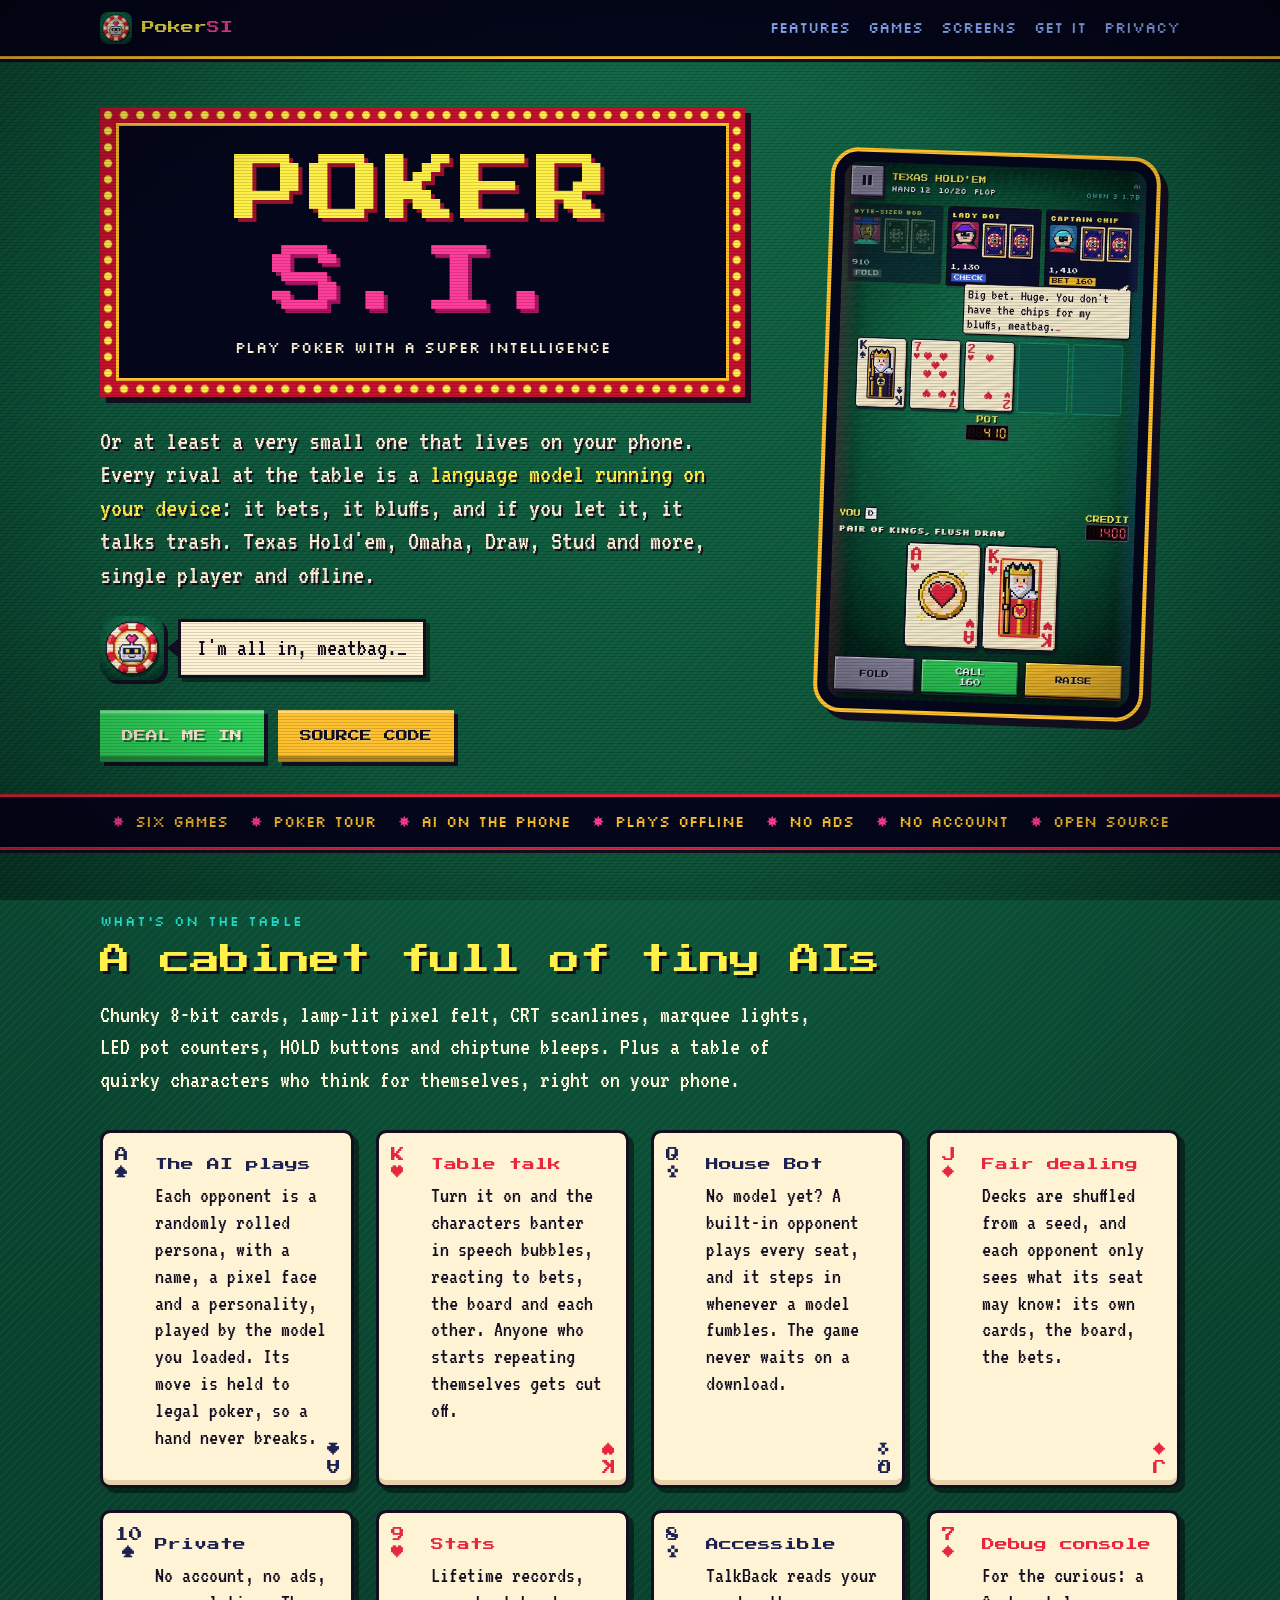
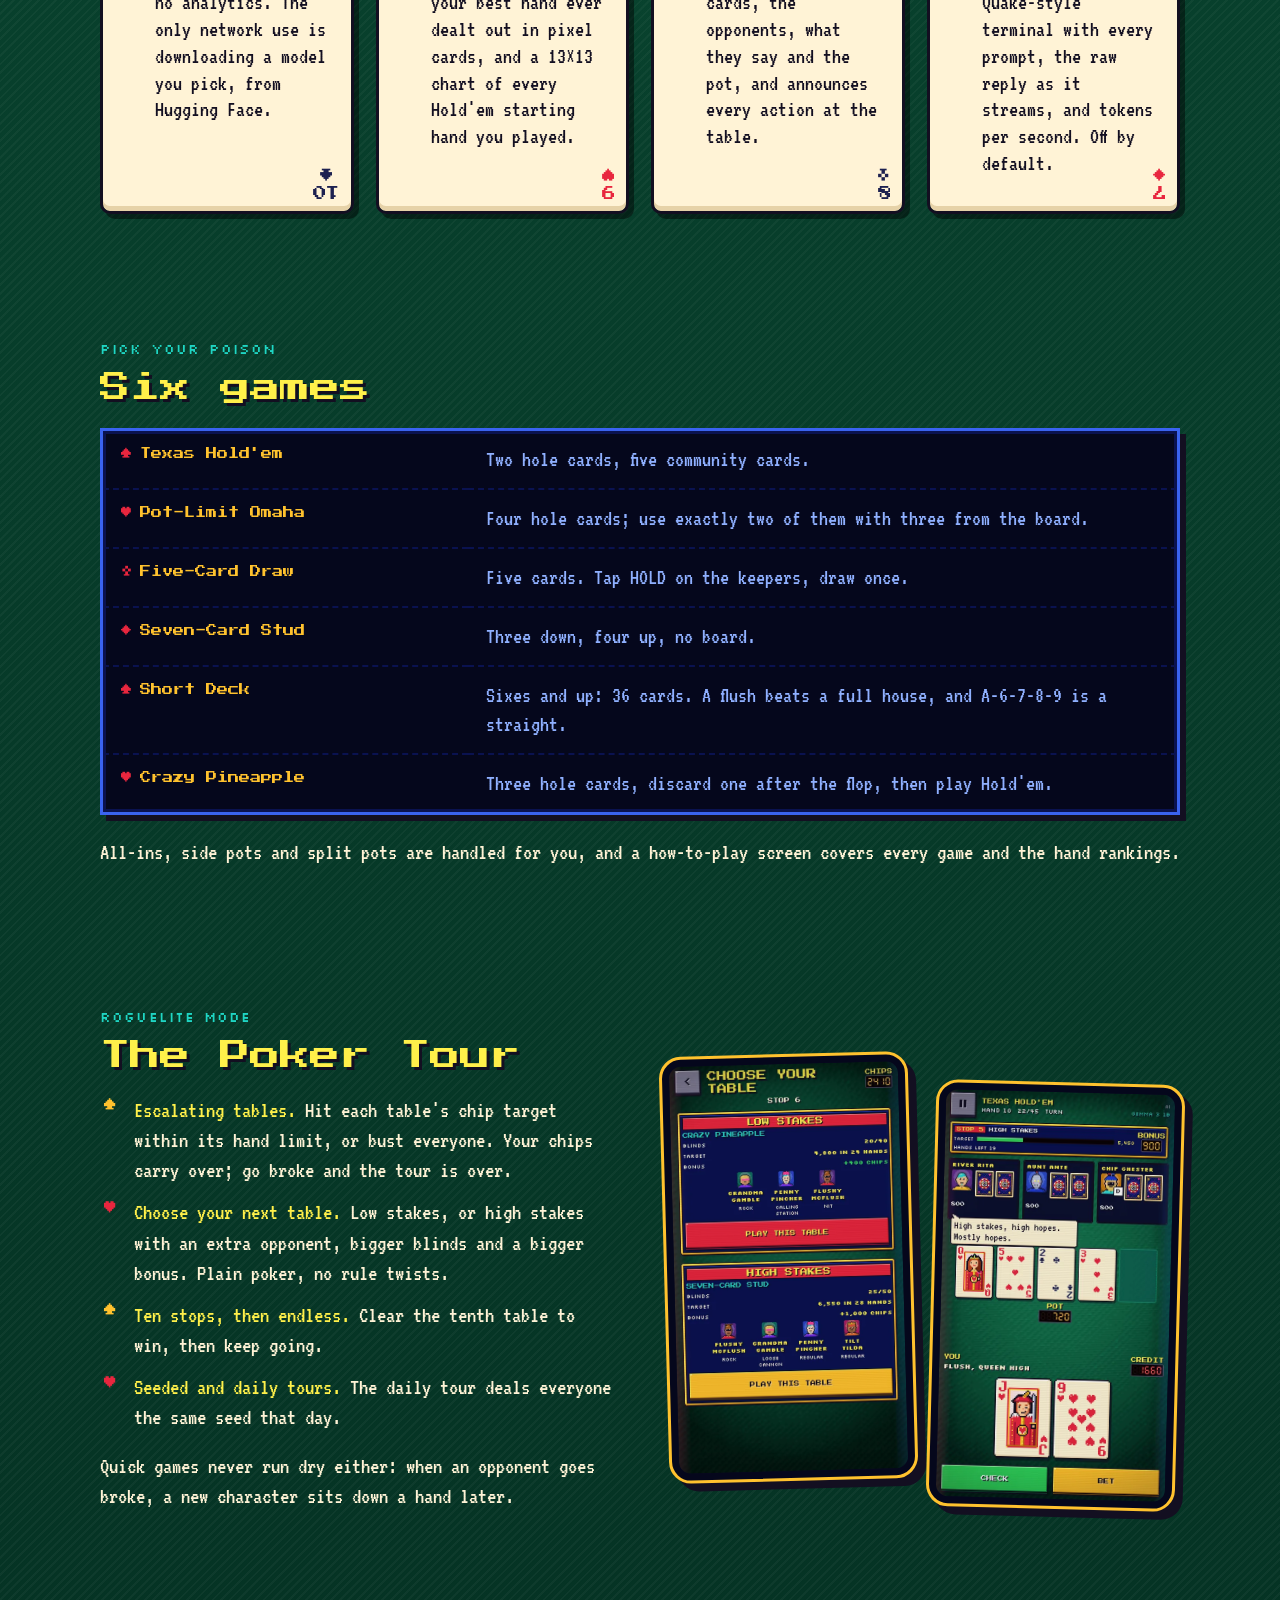
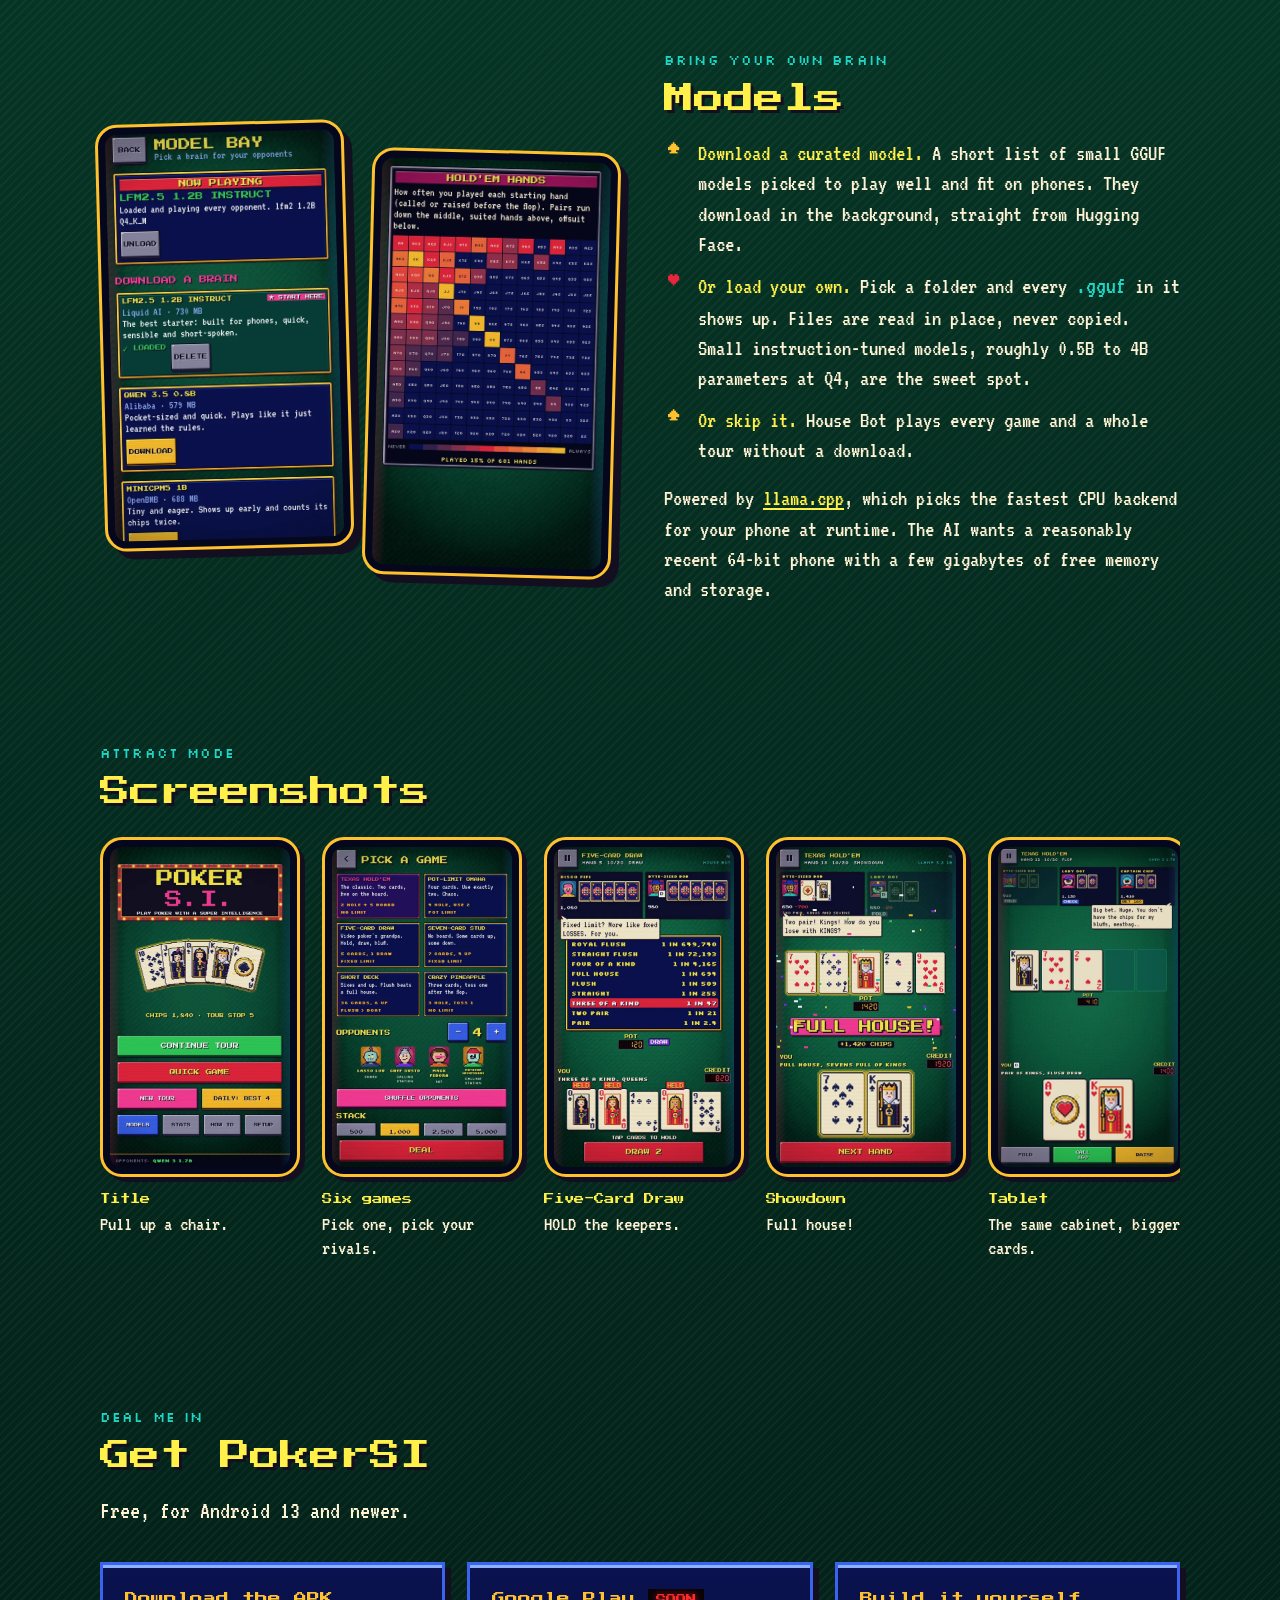
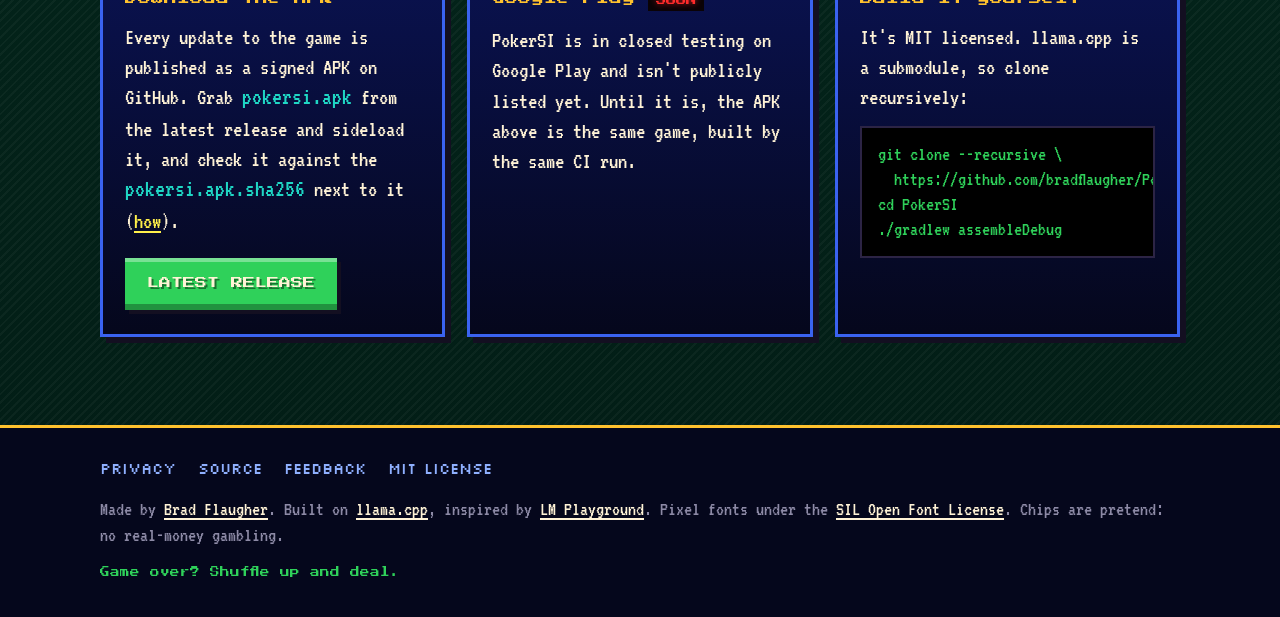
==== commit 22ac70ff: "Store listing: fuller, keyword-aware description (ASO) Testers Community's review asked for more tex" ====
--- a/site/index.html
+++ b/site/index.html
@@ -3,8 +3,8 @@
 <head>
   <meta charset="utf-8">
   <meta name="viewport" content="width=device-width, initial-scale=1, viewport-fit=cover">
-  <title>PokerSI — play poker with a super intelligence</title>
-  <meta name="description" content="A 90s video poker cabinet for Android where every opponent is a tiny AI running on your phone. Six games, a Poker Tour, trash talk, no ads, no account.">
+  <title>PokerSI — offline pixel poker against AI opponents</title>
+  <meta name="description" content="Offline poker for Android against AI opponents that run on your phone: Texas Hold'em, Omaha, Five-Card Draw, Seven-Card Stud, Short Deck and Crazy Pineapple in a retro 8-bit video poker cabinet. A roguelite Poker Tour, no ads, no account.">
   <meta name="theme-color" content="#05071c">
   <meta name="color-scheme" content="dark">
   <link rel="canonical" href="https://bradflaugher.github.io/PokerSI/">
@@ -15,8 +15,8 @@
   <link rel="stylesheet" href="style.css">
   <meta property="og:type" content="website">
   <meta property="og:site_name" content="PokerSI">
-  <meta property="og:title" content="PokerSI — play poker with a super intelligence">
-  <meta property="og:description" content="Pixel poker against quirky AI rivals that run on your phone. No ads, no account.">
+  <meta property="og:title" content="PokerSI — offline pixel poker against AI opponents">
+  <meta property="og:description" content="Offline retro poker vs AI opponents that run on your phone. No ads, no account.">
   <meta property="og:url" content="https://bradflaugher.github.io/PokerSI/">
   <meta property="og:image" content="https://bradflaugher.github.io/PokerSI/og.png">
   <meta property="og:image:width" content="1024">
@@ -50,7 +50,7 @@
               <p>Play poker with a super intelligence</p>
             </div>
           </div>
-          <p class="hero__lead">Or at least a very small one that lives on your phone. Every rival at the table is a <strong>language model running on your device</strong>: it bets, it bluffs, and if you let it, it talks trash.</p>
+          <p class="hero__lead">Or at least a very small one that lives on your phone. Every rival at the table is a <strong>language model running on your device</strong>: it bets, it bluffs, and if you let it, it talks trash. Texas Hold'em, Omaha, Draw, Stud and more, single player and offline.</p>
           <div class="bubble-row">
             <img src="icon.png" alt="" width="64" height="64">
             <p class="bubble">I'm all in, meatbag.</p>
@@ -71,6 +71,7 @@
         <li>Six games</li>
         <li>Poker Tour</li>
         <li>AI on the phone</li>
+        <li>Plays offline</li>
         <li>No ads</li>
         <li>No account</li>
         <li>Open source</li>
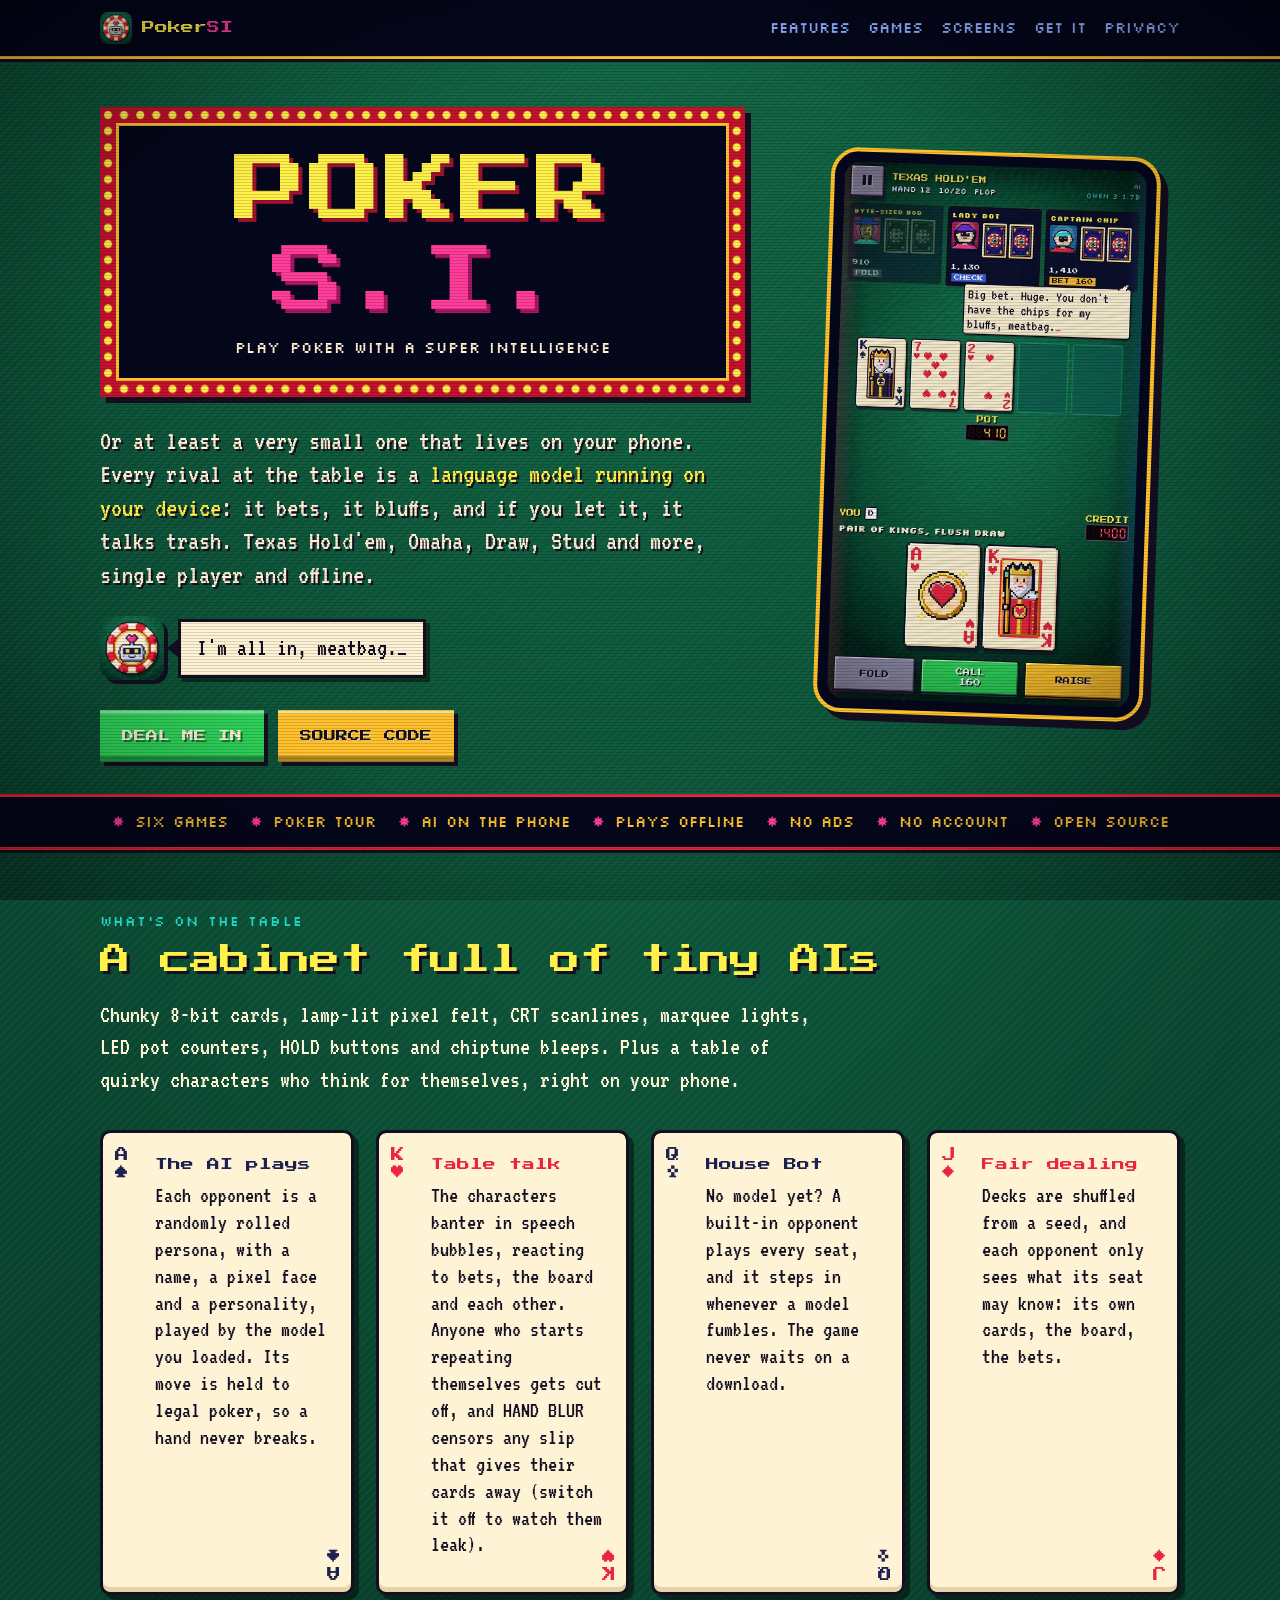
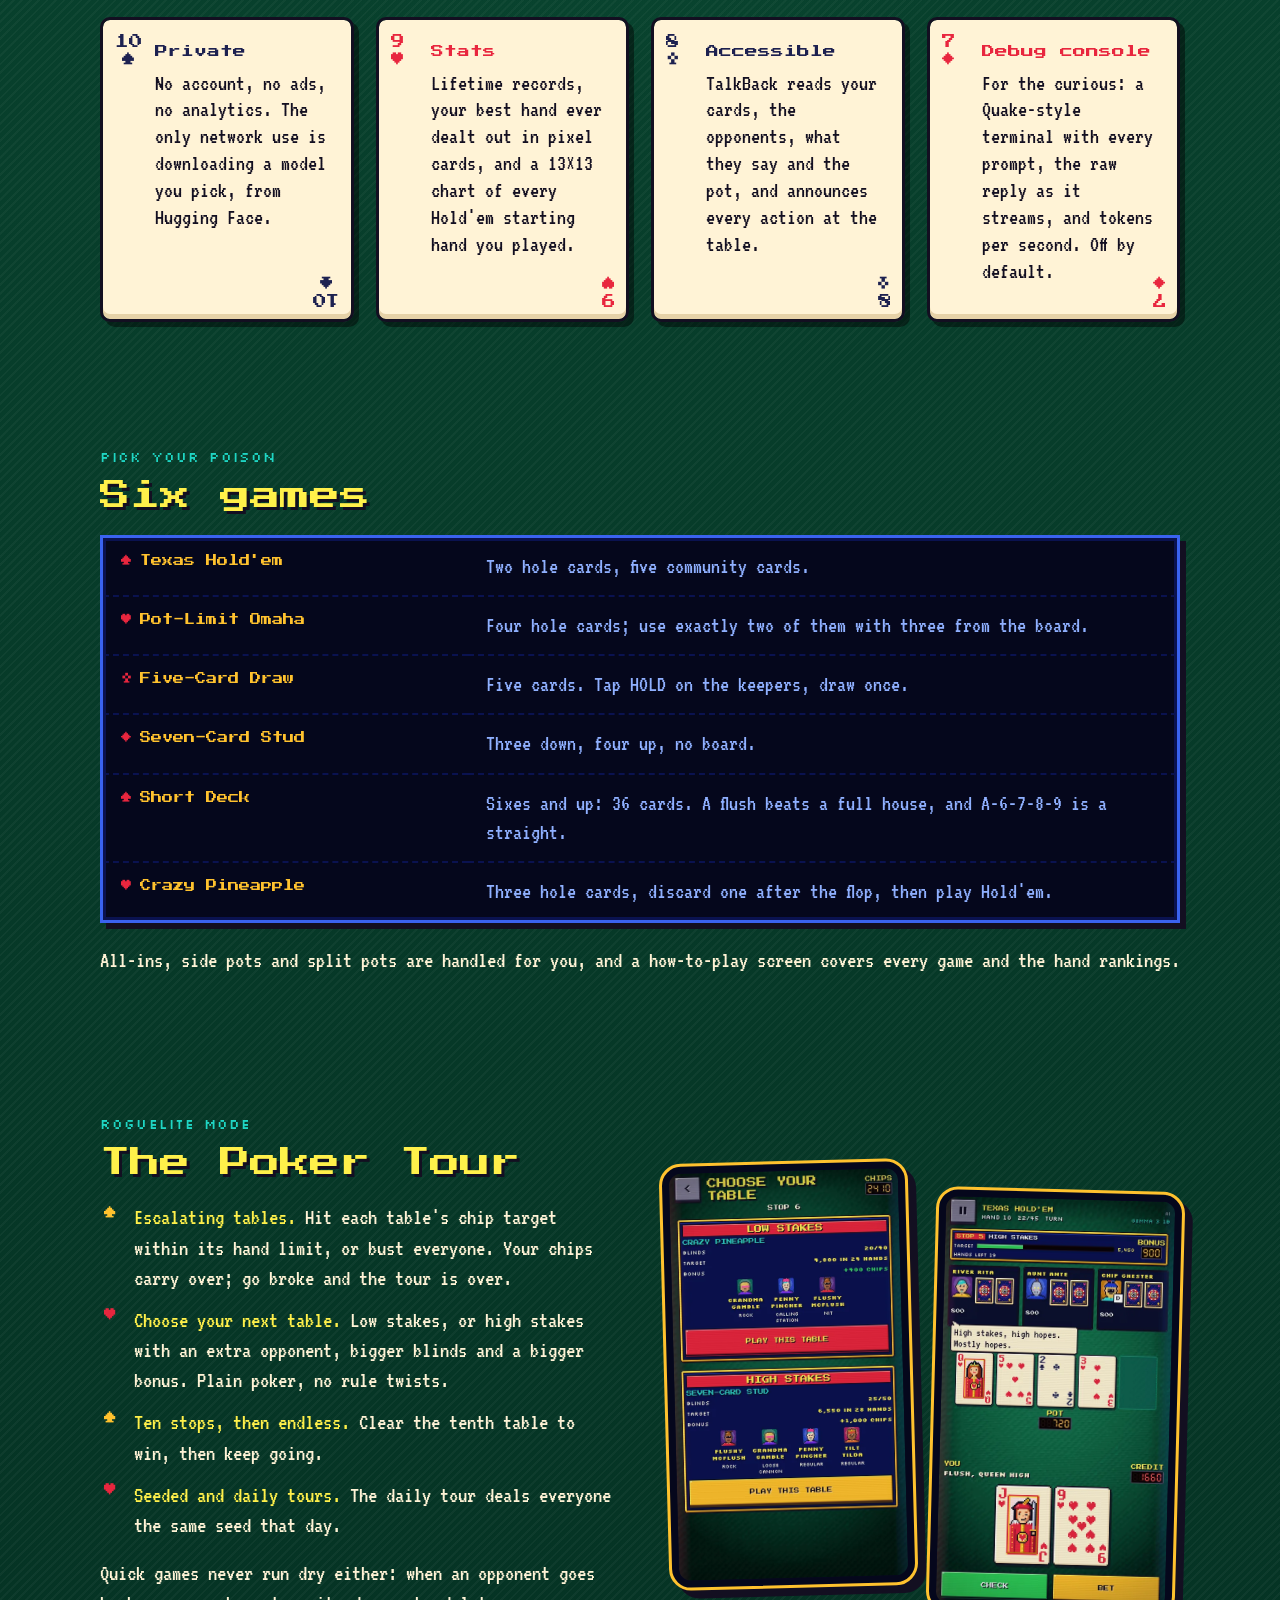
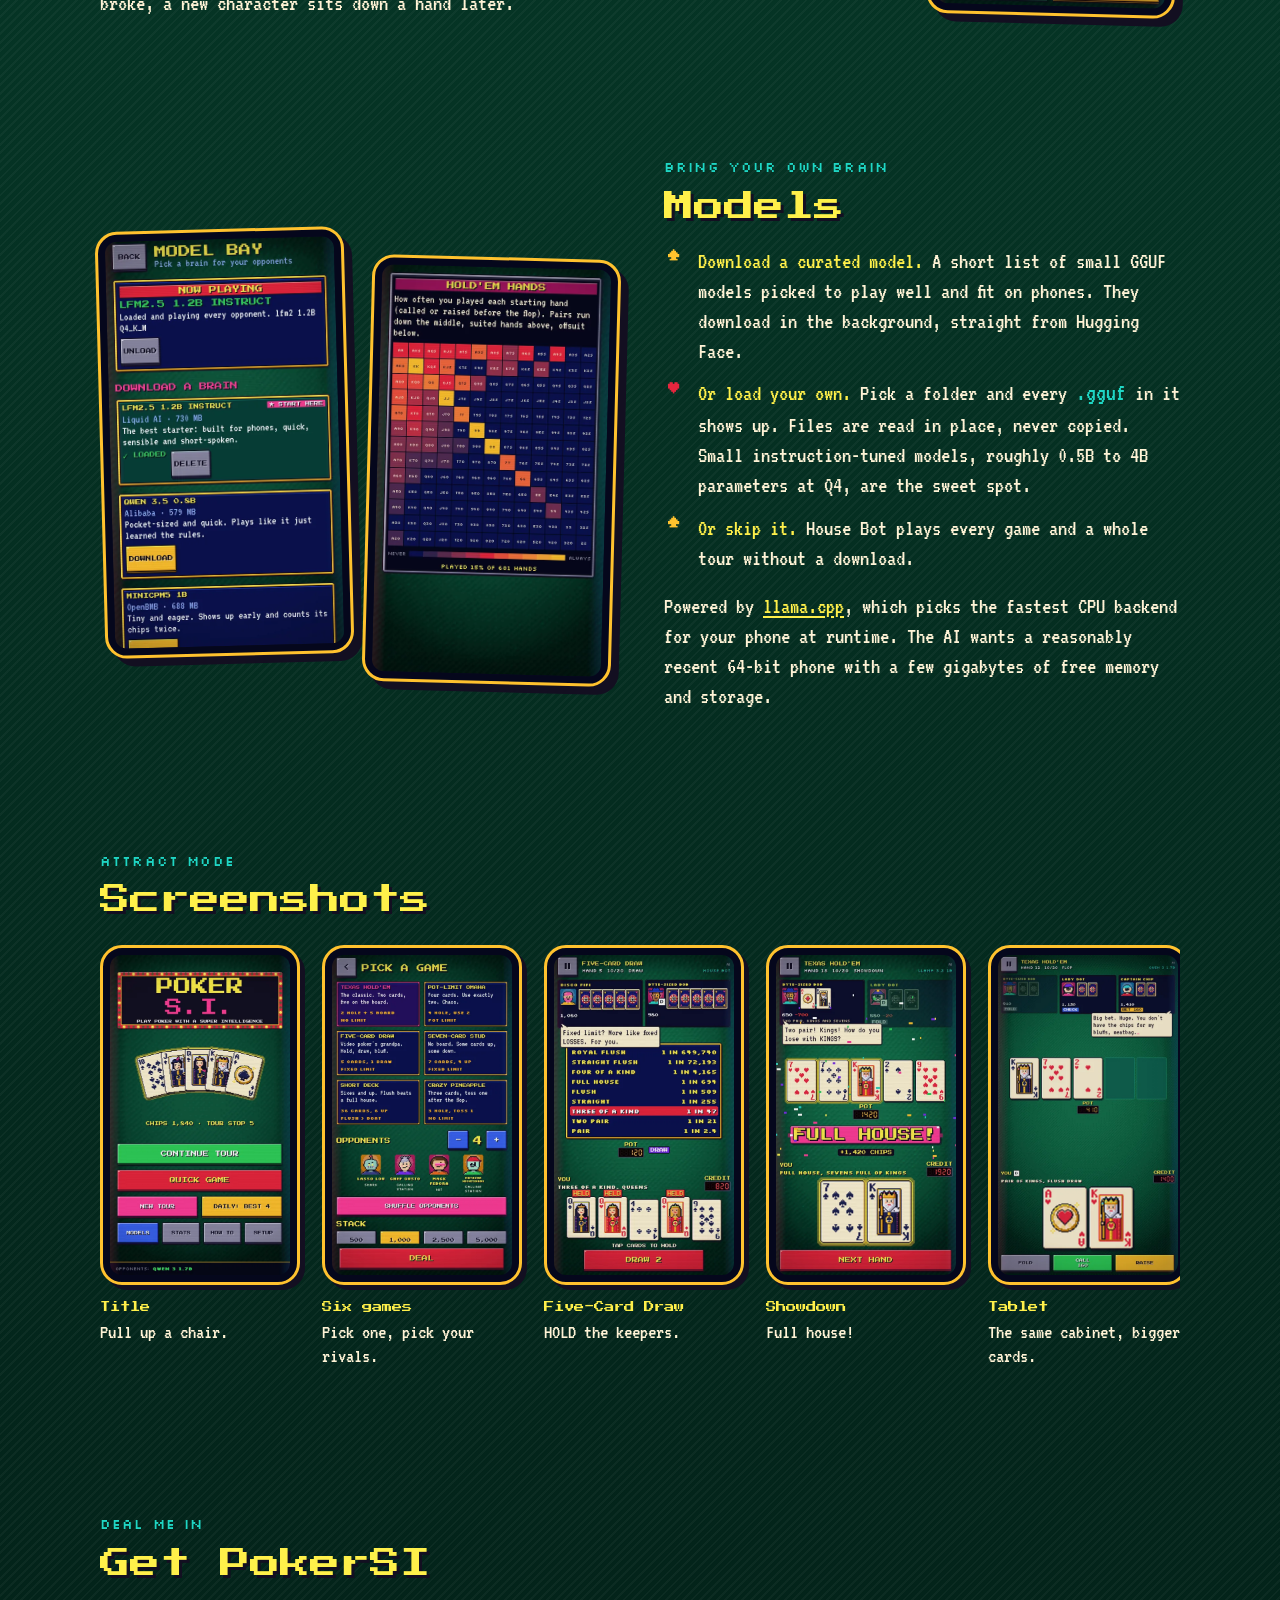
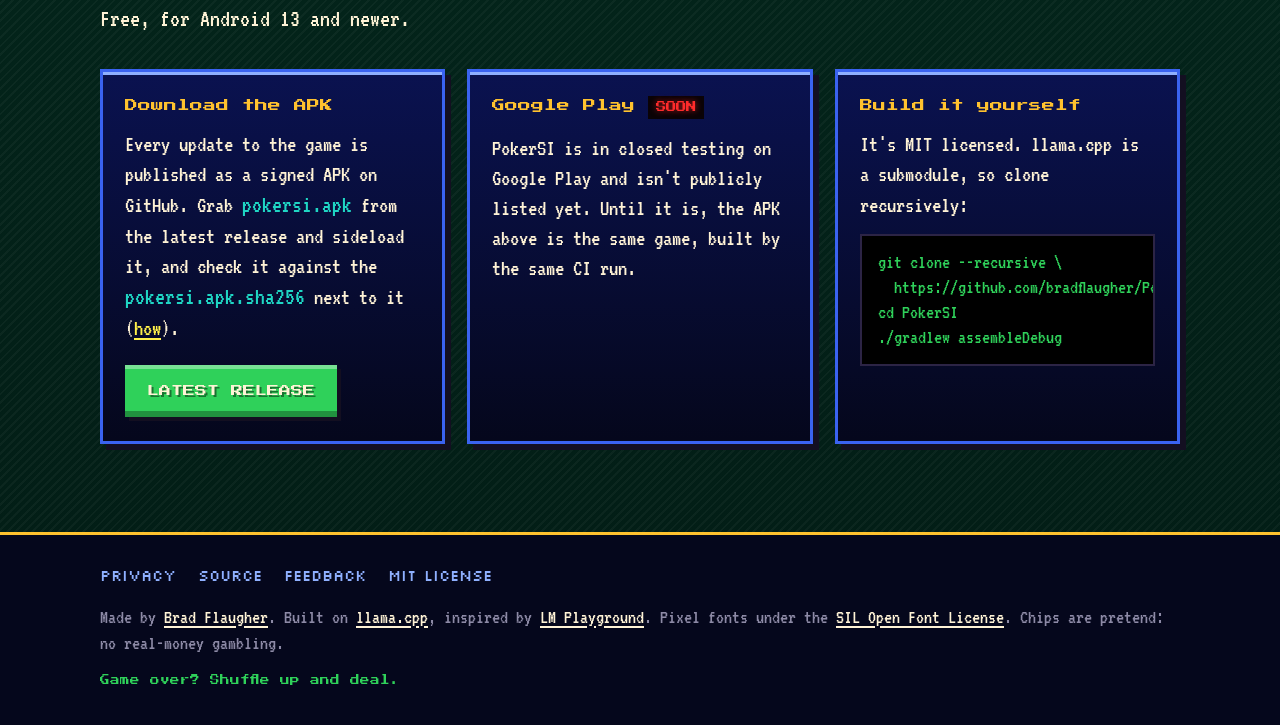
==== commit 4db1976c: "Table talk on by default, with a HAND BLUR filter for card giveaways Small models blurt their own ca" ====
--- a/site/index.html
+++ b/site/index.html
@@ -90,7 +90,7 @@
           </li>
           <li class="card" data-rank="K&#10;♥">
             <h3>Table talk</h3>
-            <p>Turn it on and the characters banter in speech bubbles, reacting to bets, the board and each other. Anyone who starts repeating themselves gets cut off.</p>
+            <p>The characters banter in speech bubbles, reacting to bets, the board and each other. Anyone who starts repeating themselves gets cut off, and HAND BLUR censors any slip that gives their cards away (switch it off to watch them leak).</p>
           </li>
           <li class="card" data-rank="Q&#10;♣">
             <h3>House Bot</h3>
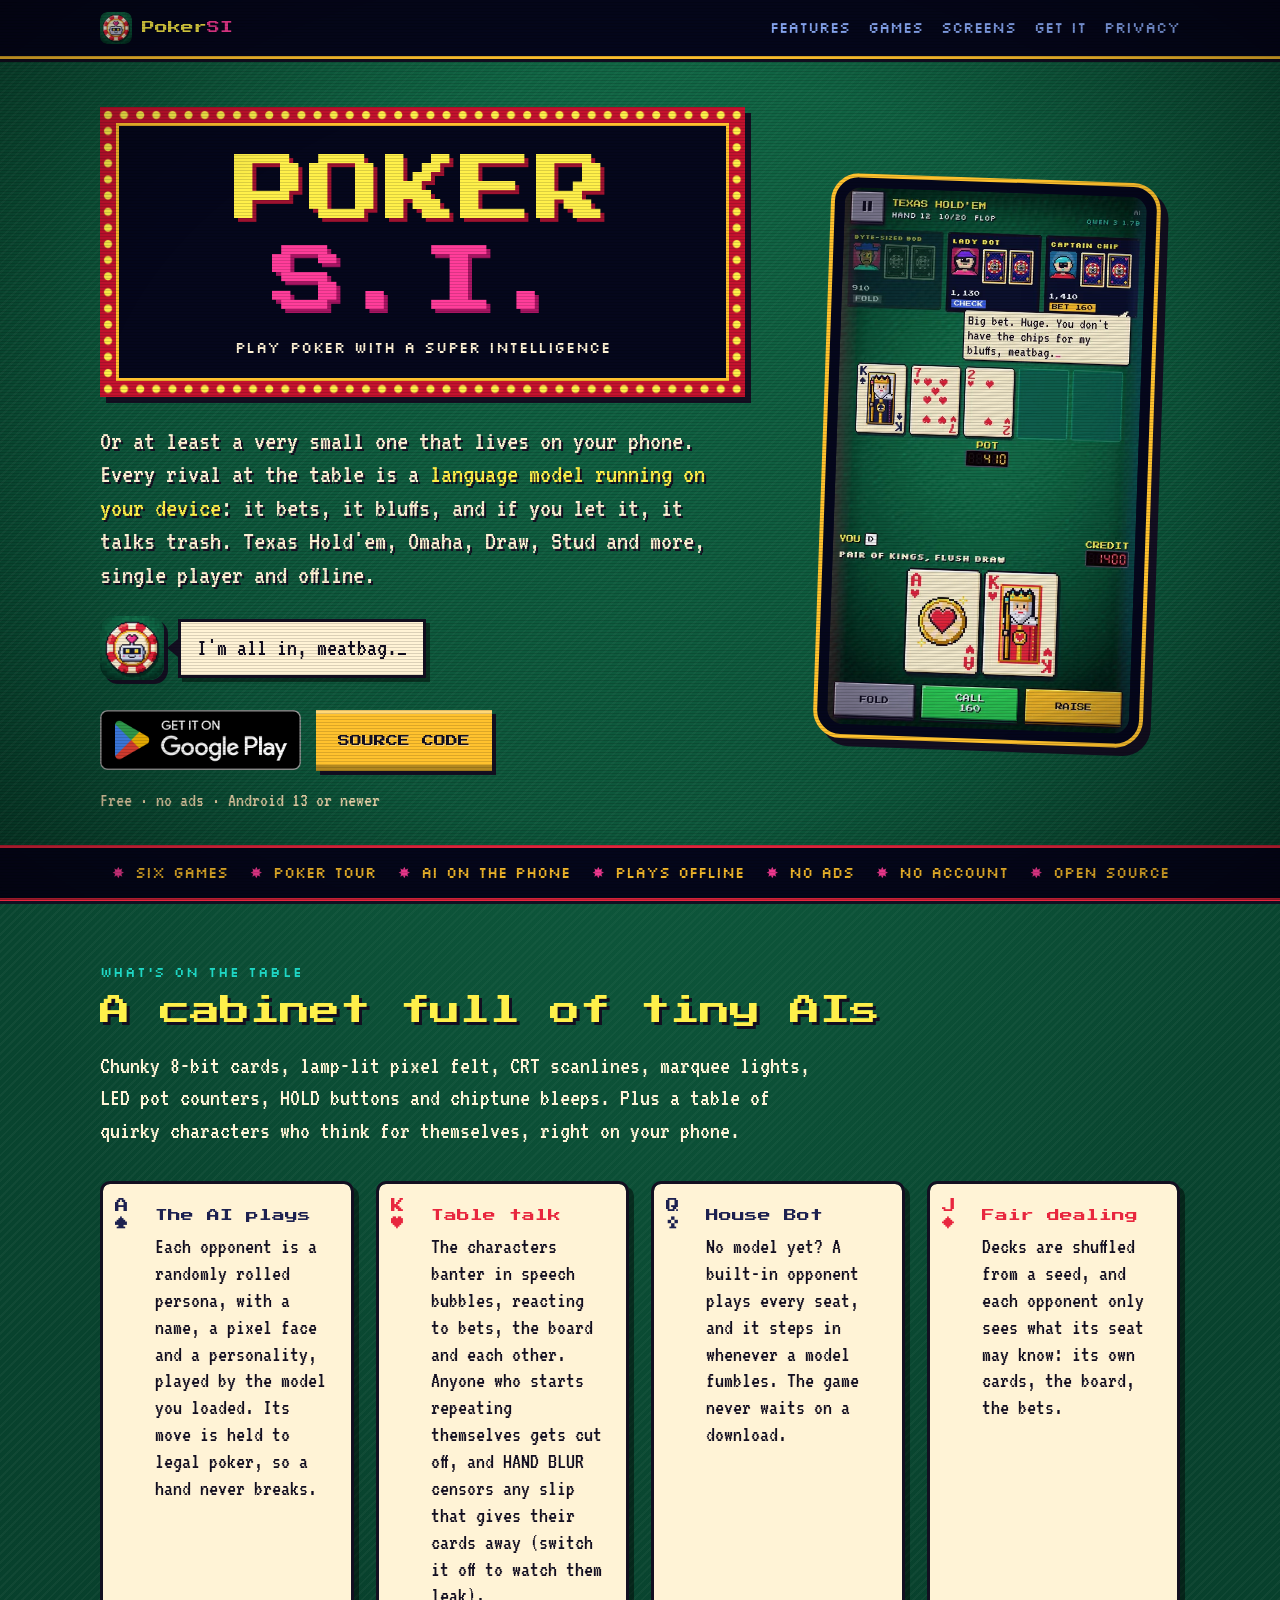
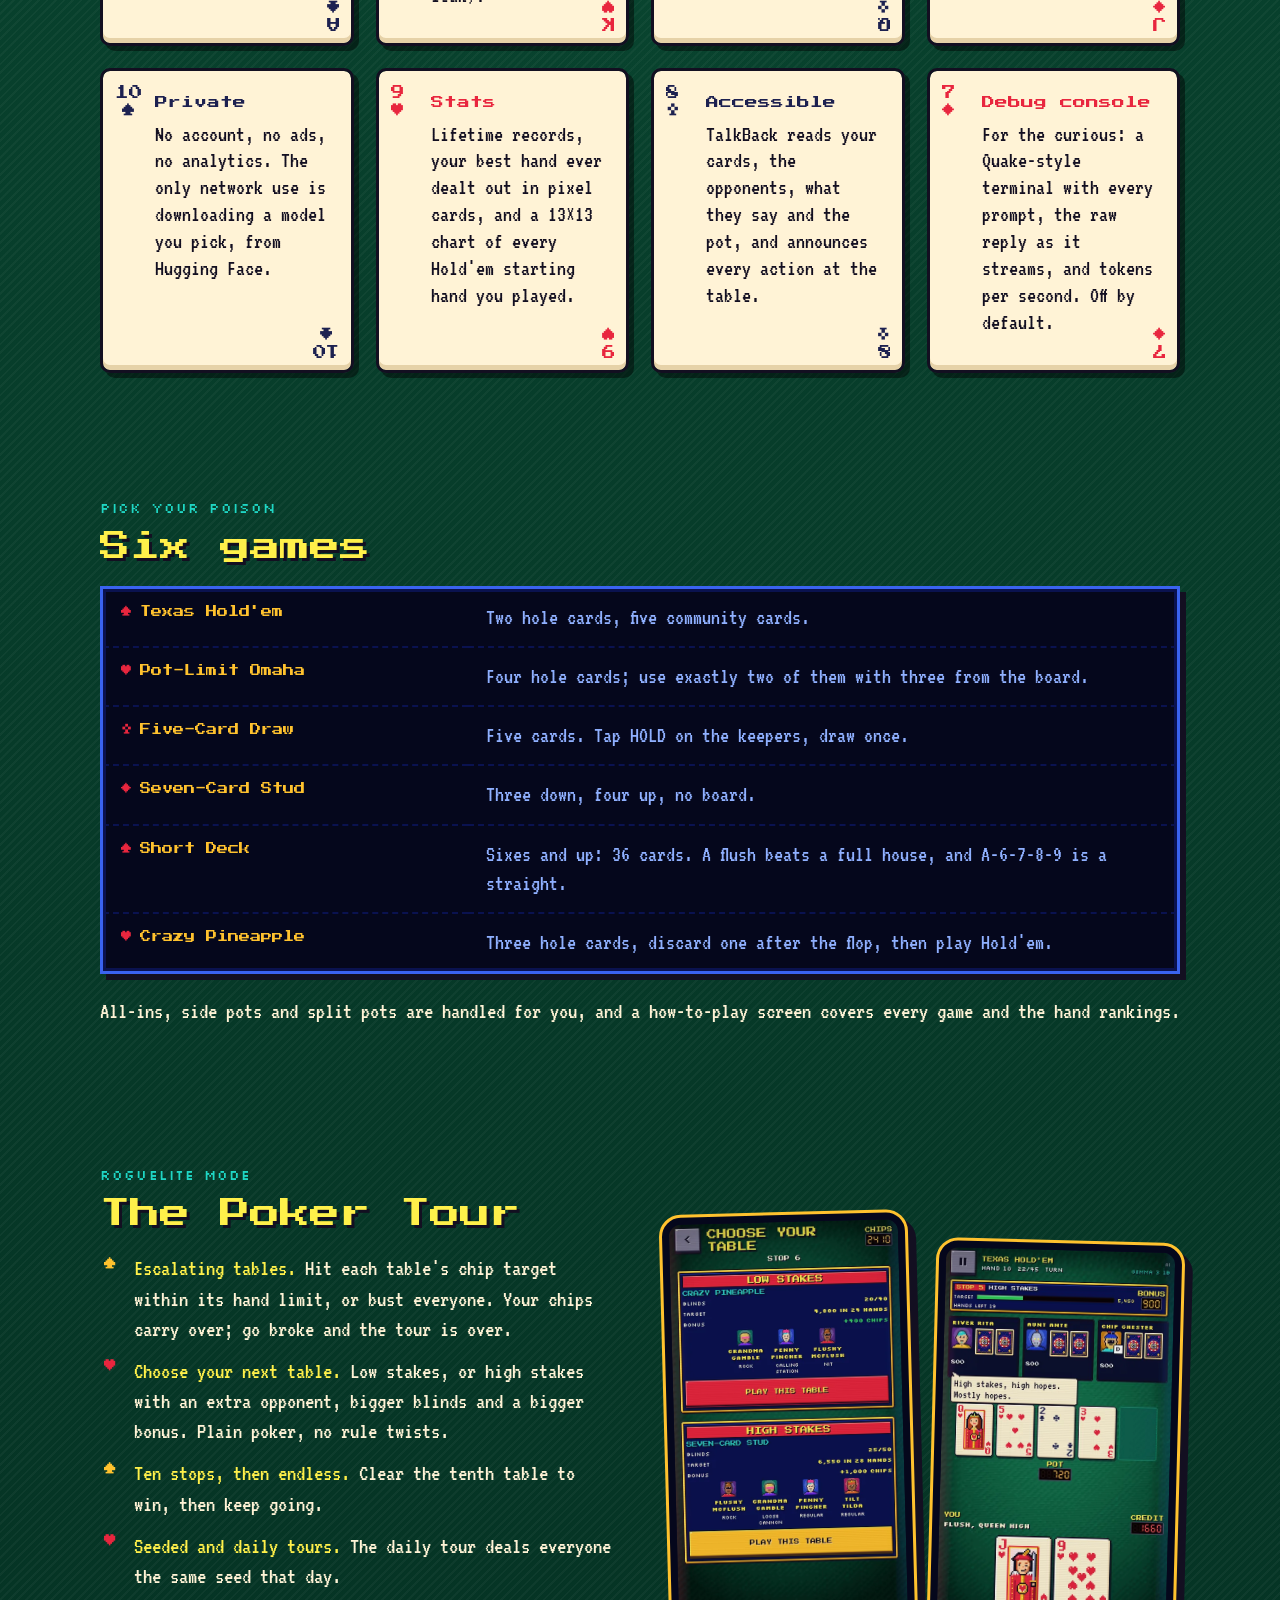
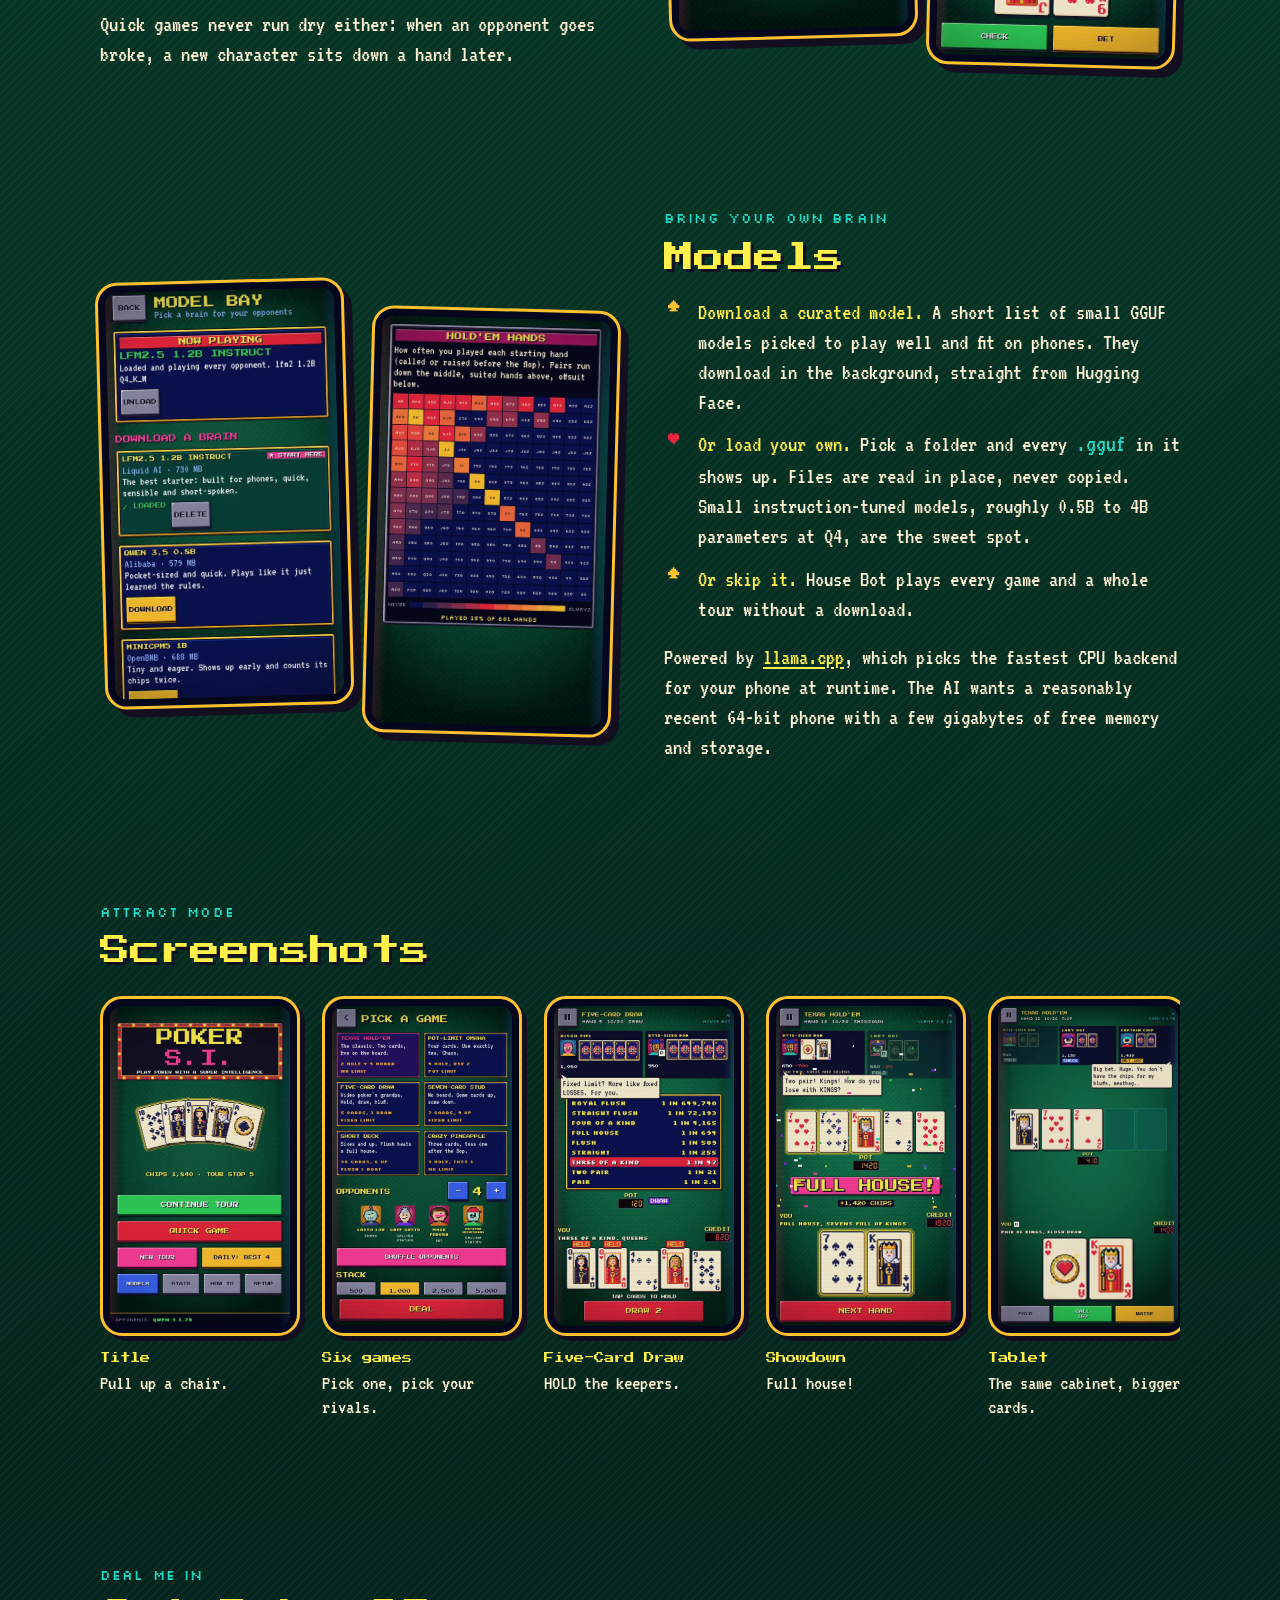
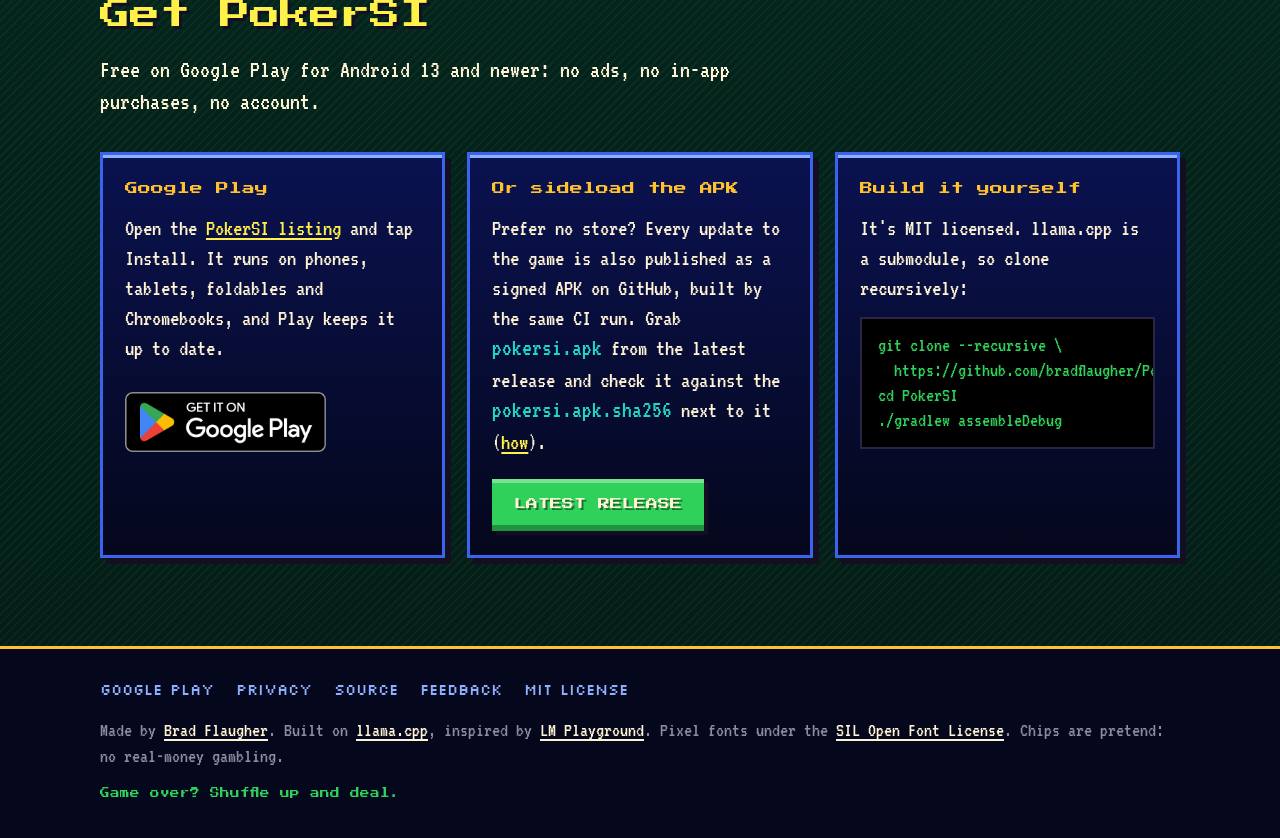
==== commit 08b35b32: "Link the Google Play listing from the README and website PokerSI is live on Google Play. Lead with t" ====
--- a/site/index.html
+++ b/site/index.html
@@ -12,7 +12,7 @@
   <link rel="apple-touch-icon" href="apple-touch-icon.png">
   <link rel="preload" href="fonts/press_start_2p.woff2" as="font" type="font/woff2" crossorigin>
   <link rel="preload" href="fonts/vt323.woff2" as="font" type="font/woff2" crossorigin>
-  <link rel="stylesheet" href="style.css">
+  <link rel="stylesheet" href="style.css?v=1b65875fac">
   <meta property="og:type" content="website">
   <meta property="og:site_name" content="PokerSI">
   <meta property="og:title" content="PokerSI — offline pixel poker against AI opponents">
@@ -56,9 +56,10 @@
             <p class="bubble">I'm all in, meatbag.</p>
           </div>
           <div class="ctas">
-            <a class="btn btn--green" href="#get">Deal me in</a>
+            <a class="play" href="https://play.google.com/store/apps/details?id=com.bradflaugher.pokersi"><img src="img/google-play-badge.png" width="564" height="168" alt="Get it on Google Play"></a>
             <a class="btn btn--gold" href="https://github.com/bradflaugher/PokerSI">Source code</a>
           </div>
+          <p class="fine">Free · no ads · Android 13 or newer</p>
         </div>
         <figure class="phone">
           <img src="img/table-holdem.webp" width="540" height="960" alt="A Texas Hold'em table against three AI opponents, one of them talking trash: “Big bet. Huge. You don't have the chips for my bluffs, meatbag.”">
@@ -196,16 +197,17 @@
       <div class="wrap">
         <p class="kicker">Deal me in</p>
         <h2>Get PokerSI</h2>
-        <p class="intro">Free, for Android 13 and newer.</p>
+        <p class="intro">Free on Google Play for Android 13 and newer: no ads, no in-app purchases, no account.</p>
         <div class="panels">
           <div class="panel">
-            <h3>Download the APK</h3>
-            <p>Every update to the game is published as a signed APK on GitHub. Grab <code>pokersi.apk</code> from the latest release and sideload it, and check it against the <code>pokersi.apk.sha256</code> next to it (<a href="https://github.com/bradflaugher/PokerSI/blob/main/SECURITY.md#verifying-a-release">how</a>).</p>
+            <h3>Google Play</h3>
+            <p>Open the <a href="https://play.google.com/store/apps/details?id=com.bradflaugher.pokersi">PokerSI listing</a> and tap Install. It runs on phones, tablets, foldables and Chromebooks, and Play keeps it up to date.</p>
+            <a class="play" href="https://play.google.com/store/apps/details?id=com.bradflaugher.pokersi"><img src="img/google-play-badge.png" width="564" height="168" alt="Get it on Google Play"></a>
+          </div>
+          <div class="panel">
+            <h3>Or sideload the APK</h3>
+            <p>Prefer no store? Every update to the game is also published as a signed APK on GitHub, built by the same CI run. Grab <code>pokersi.apk</code> from the latest release and check it against the <code>pokersi.apk.sha256</code> next to it (<a href="https://github.com/bradflaugher/PokerSI/blob/main/SECURITY.md#verifying-a-release">how</a>).</p>
             <a class="btn btn--green" href="https://github.com/bradflaugher/PokerSI/releases/latest">Latest release</a>
-          </div>
-          <div class="panel">
-            <h3>Google Play <span class="led">SOON</span></h3>
-            <p>PokerSI is in closed testing on Google Play and isn't publicly listed yet. Until it is, the APK above is the same game, built by the same CI run.</p>
           </div>
           <div class="panel">
             <h3>Build it yourself</h3>
@@ -223,6 +225,7 @@
   <footer class="footer">
     <div class="wrap">
       <nav aria-label="Footer">
+        <a href="https://play.google.com/store/apps/details?id=com.bradflaugher.pokersi">Google Play</a>
         <a href="privacy/">Privacy</a>
         <a href="https://github.com/bradflaugher/PokerSI">Source</a>
         <a href="https://github.com/bradflaugher/PokerSI/issues/new">Feedback</a>
--- a/site/style.css
+++ b/site/style.css
@@ -310,6 +310,17 @@
 .btn--blue { background: var(--cabinet-light); }
 .btn--pink { background: var(--hot-pink); }
 
+/* The official Google Play badge, untouched. Google's guidelines forbid
+   recoloring it and keep a clear space of a quarter of its height (15px)
+   around it, so it gets no shadow and its margins plus the 14px .ctas gap
+   hold neighbors at 15px. */
+.play { display: inline-flex; margin: 0 1px 1px 0; transition: transform 0.06s; }
+.play img { display: block; width: auto; height: 60px; }
+.play:hover { transform: translateY(-1px); }
+.play:active { transform: translateY(1px); }
+.panel .play { margin-top: 15px; }
+.fine { margin: 16px 0 0; color: var(--card-shade); font-size: 1.25rem; }
+
 /* A phone in the gold-trimmed frame of the Play screenshots. */
 .phone {
   margin: 0;
@@ -489,15 +500,6 @@
 }
 .panel h3 { color: var(--gold); margin-bottom: 14px; }
 .panel .btn { margin-top: 8px; }
-.led {
-  display: inline-block;
-  padding: 2px 8px;
-  background: #0a0306;
-  color: var(--led-red);
-  font: 0.65rem/1.8 var(--pixel);
-  text-shadow: 0 0 6px rgb(255 43 43 / 0.7);
-  vertical-align: middle;
-}
 
 pre,
 code { font-family: var(--text); }
